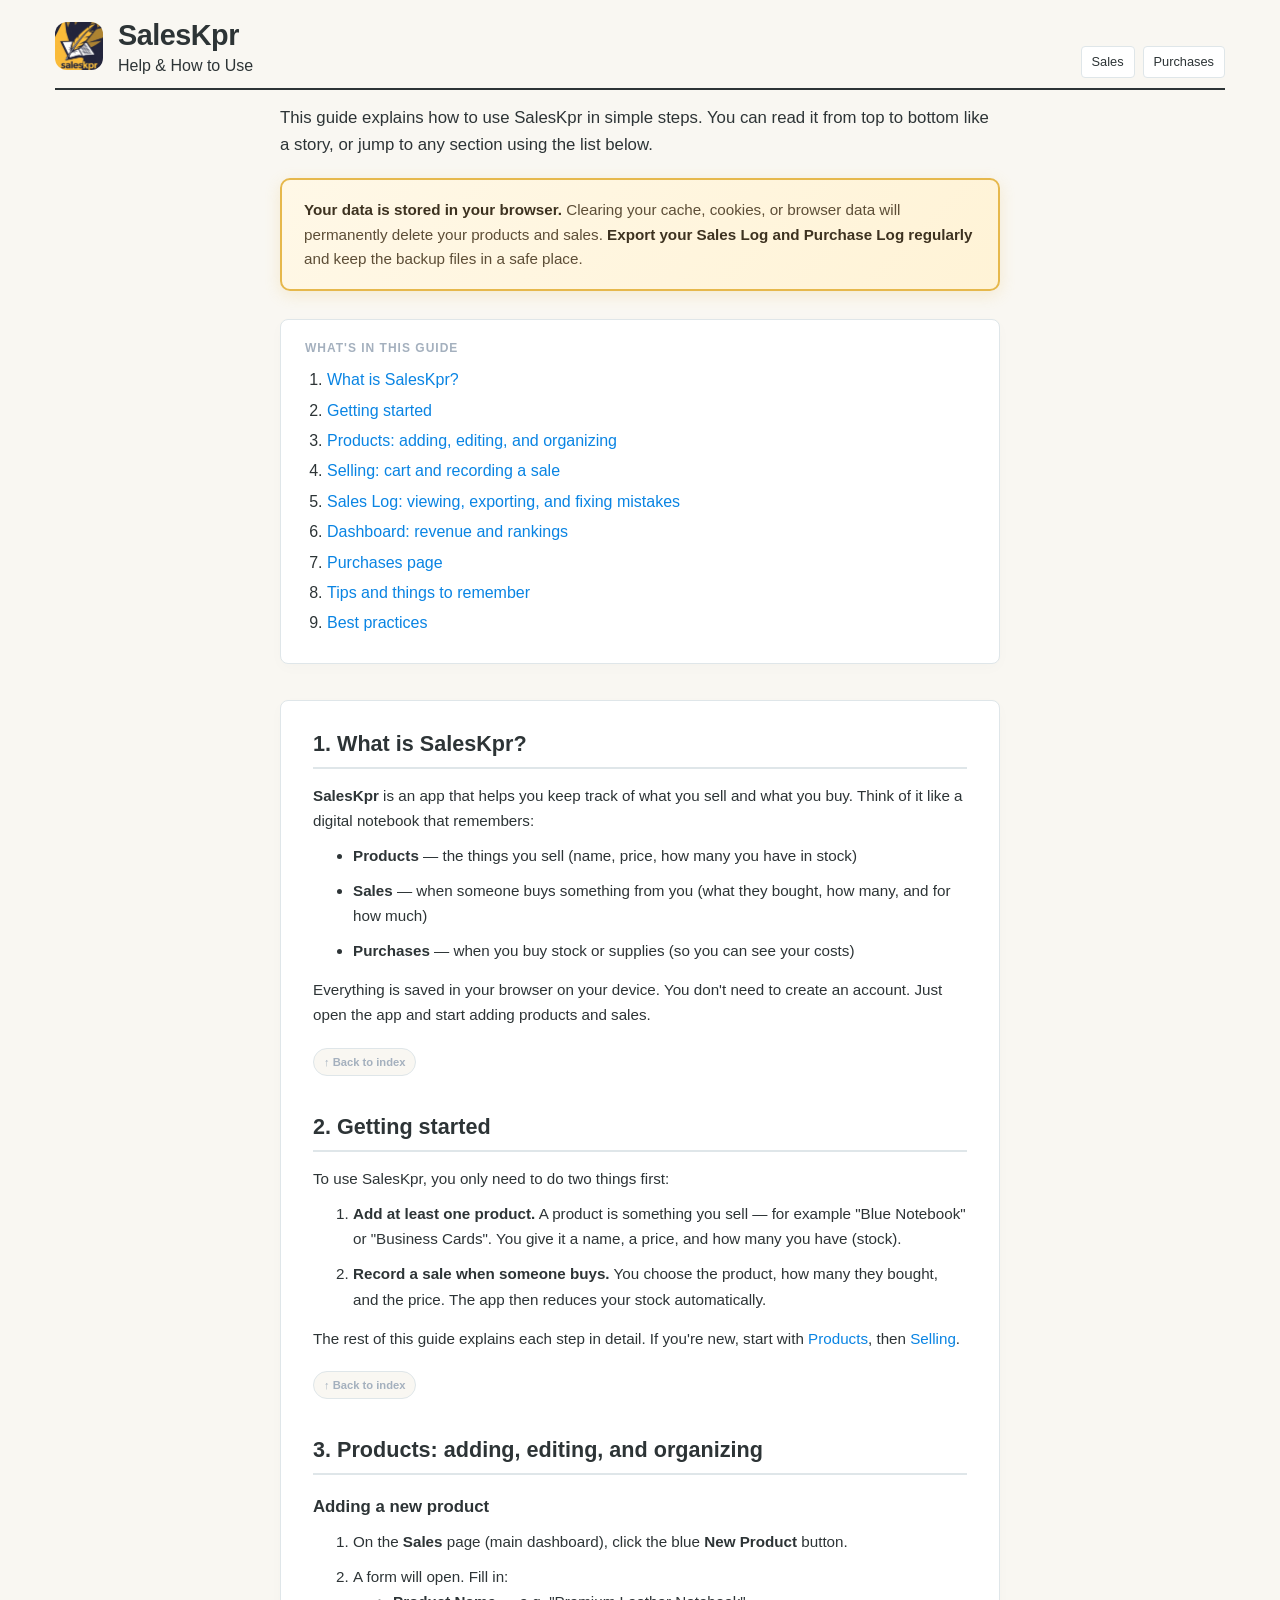
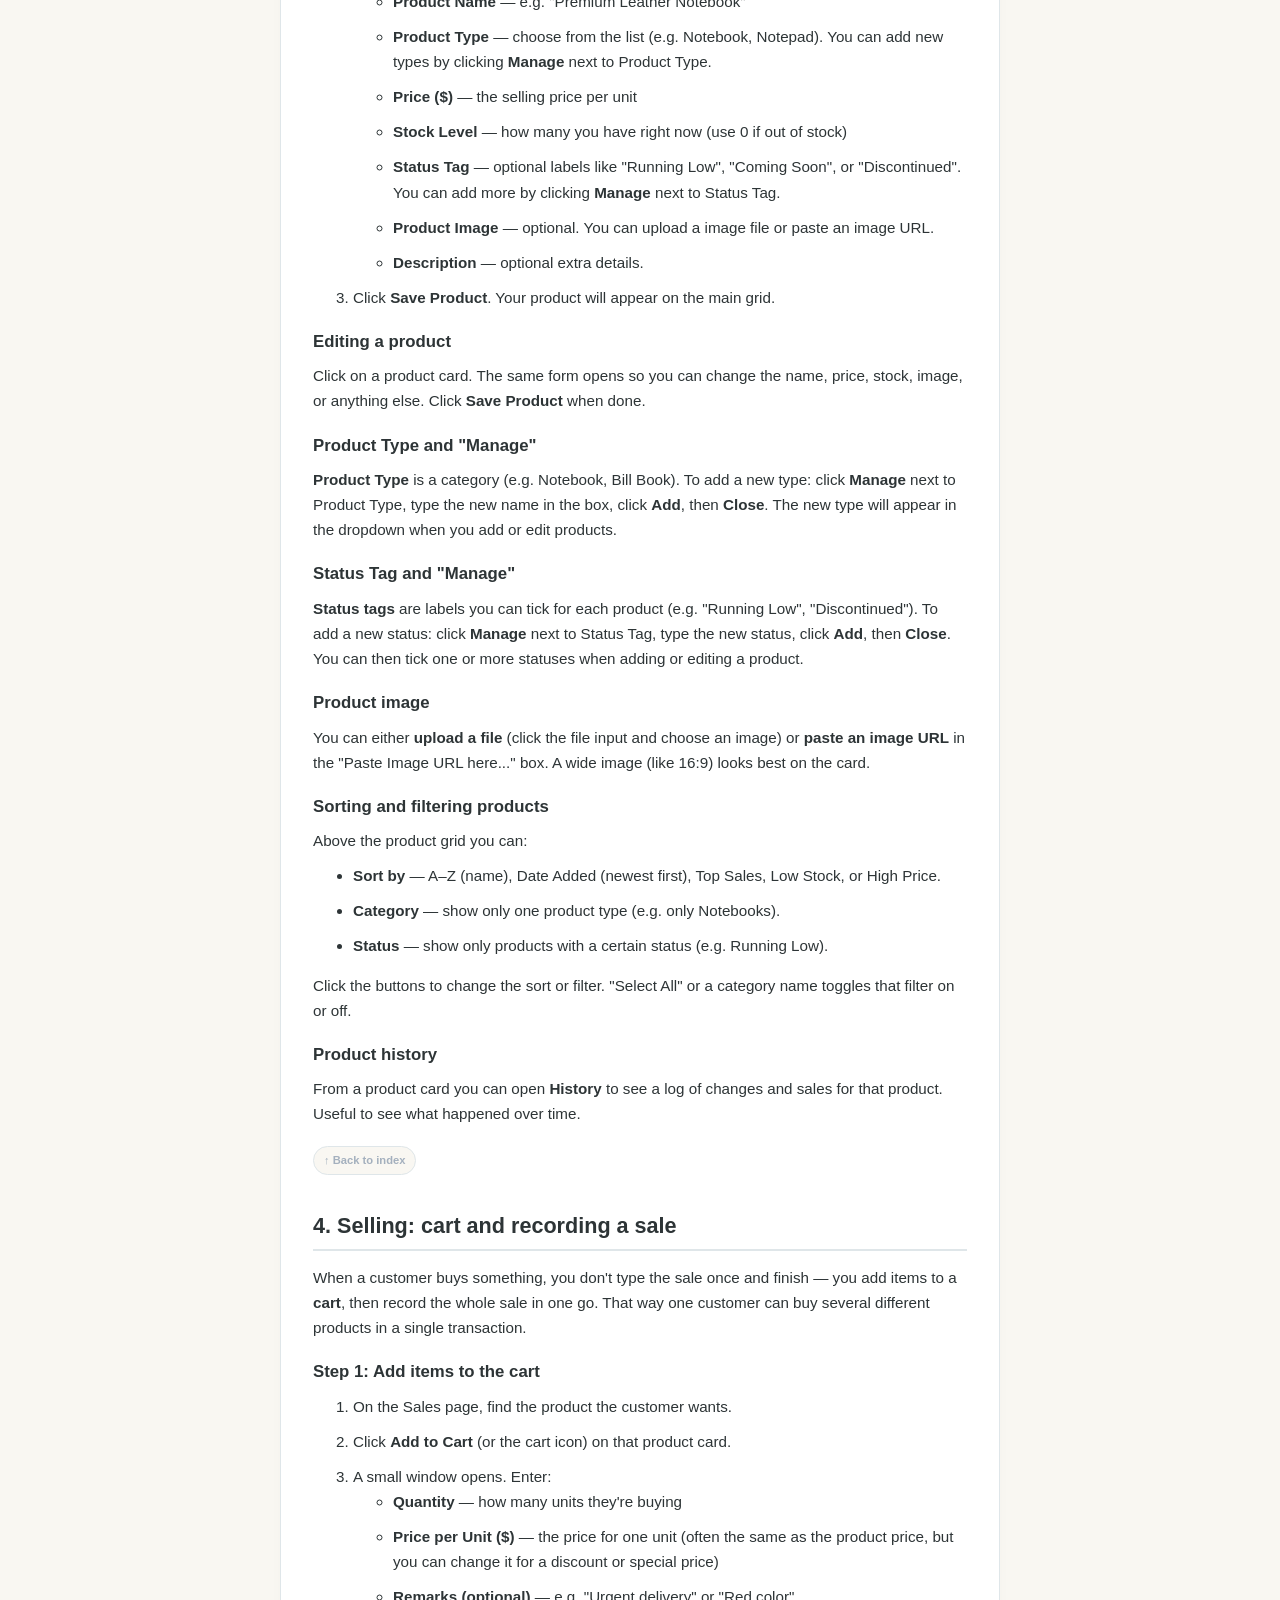
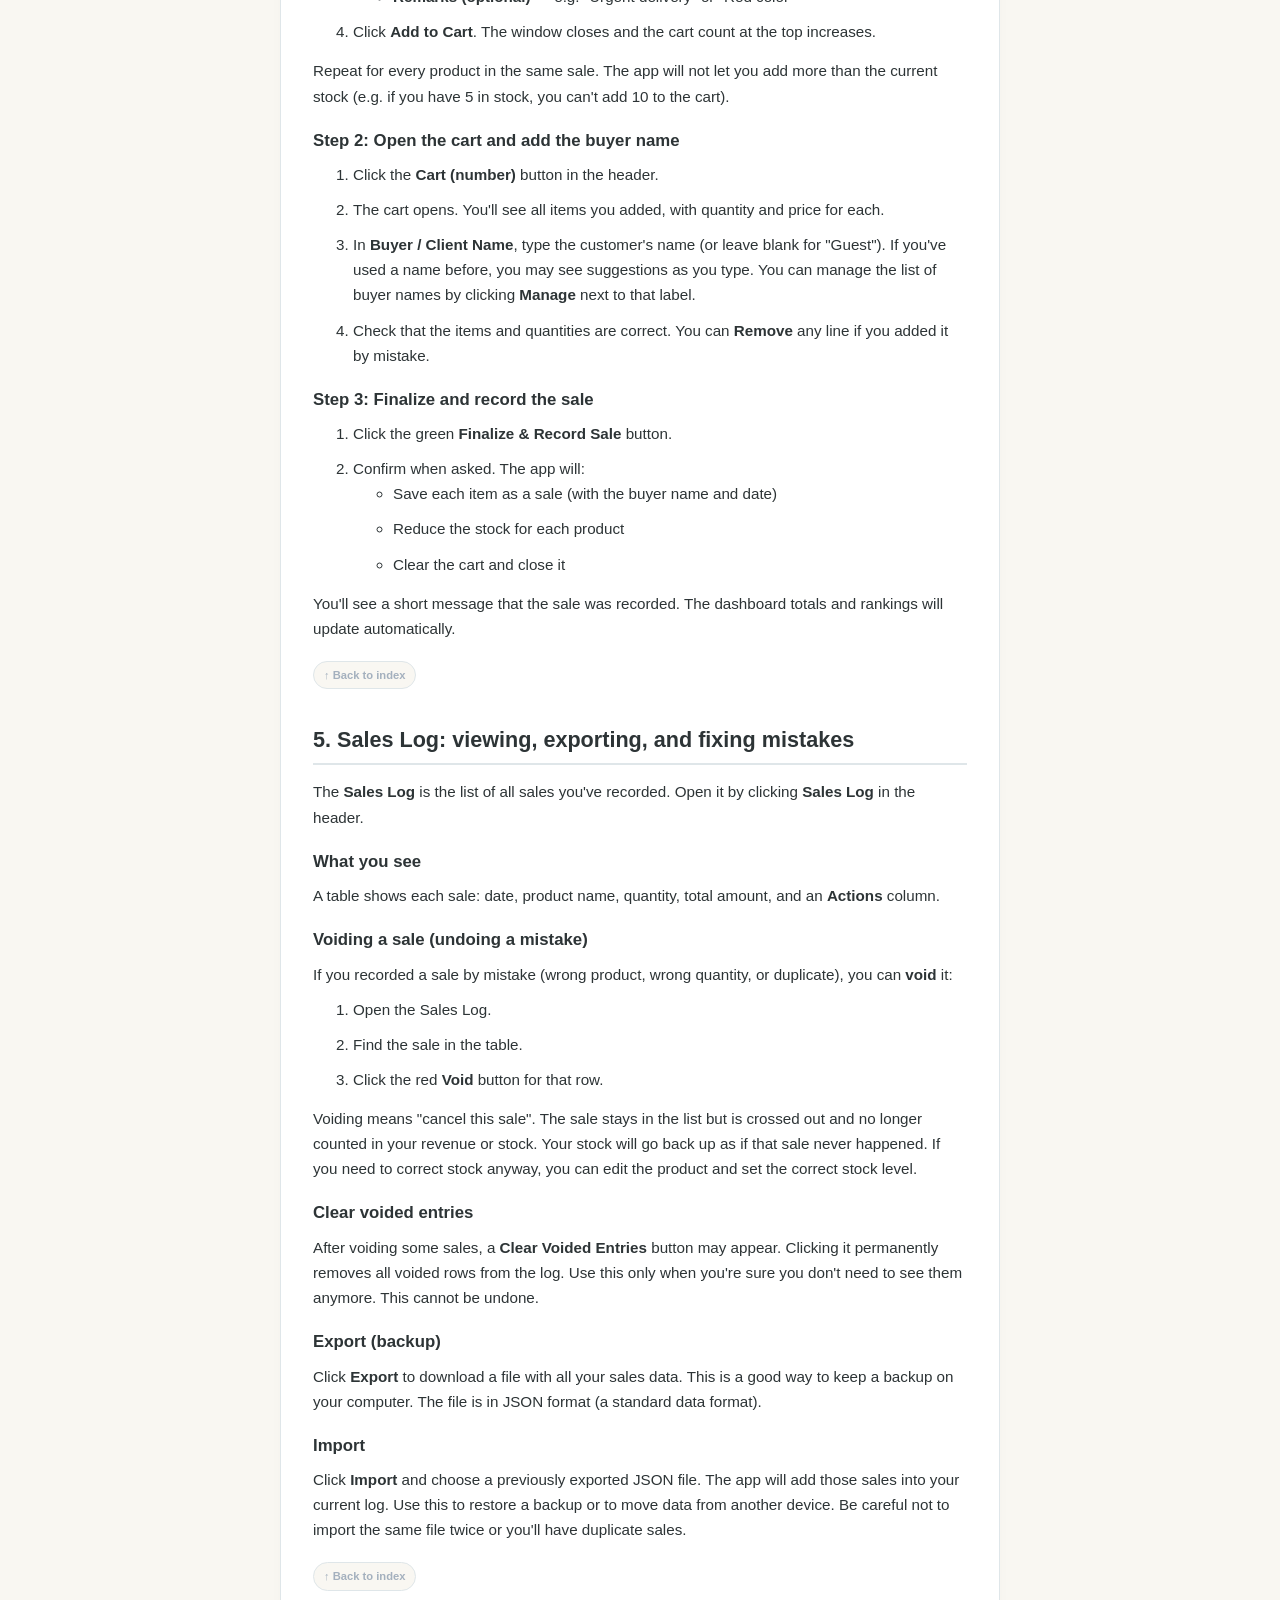
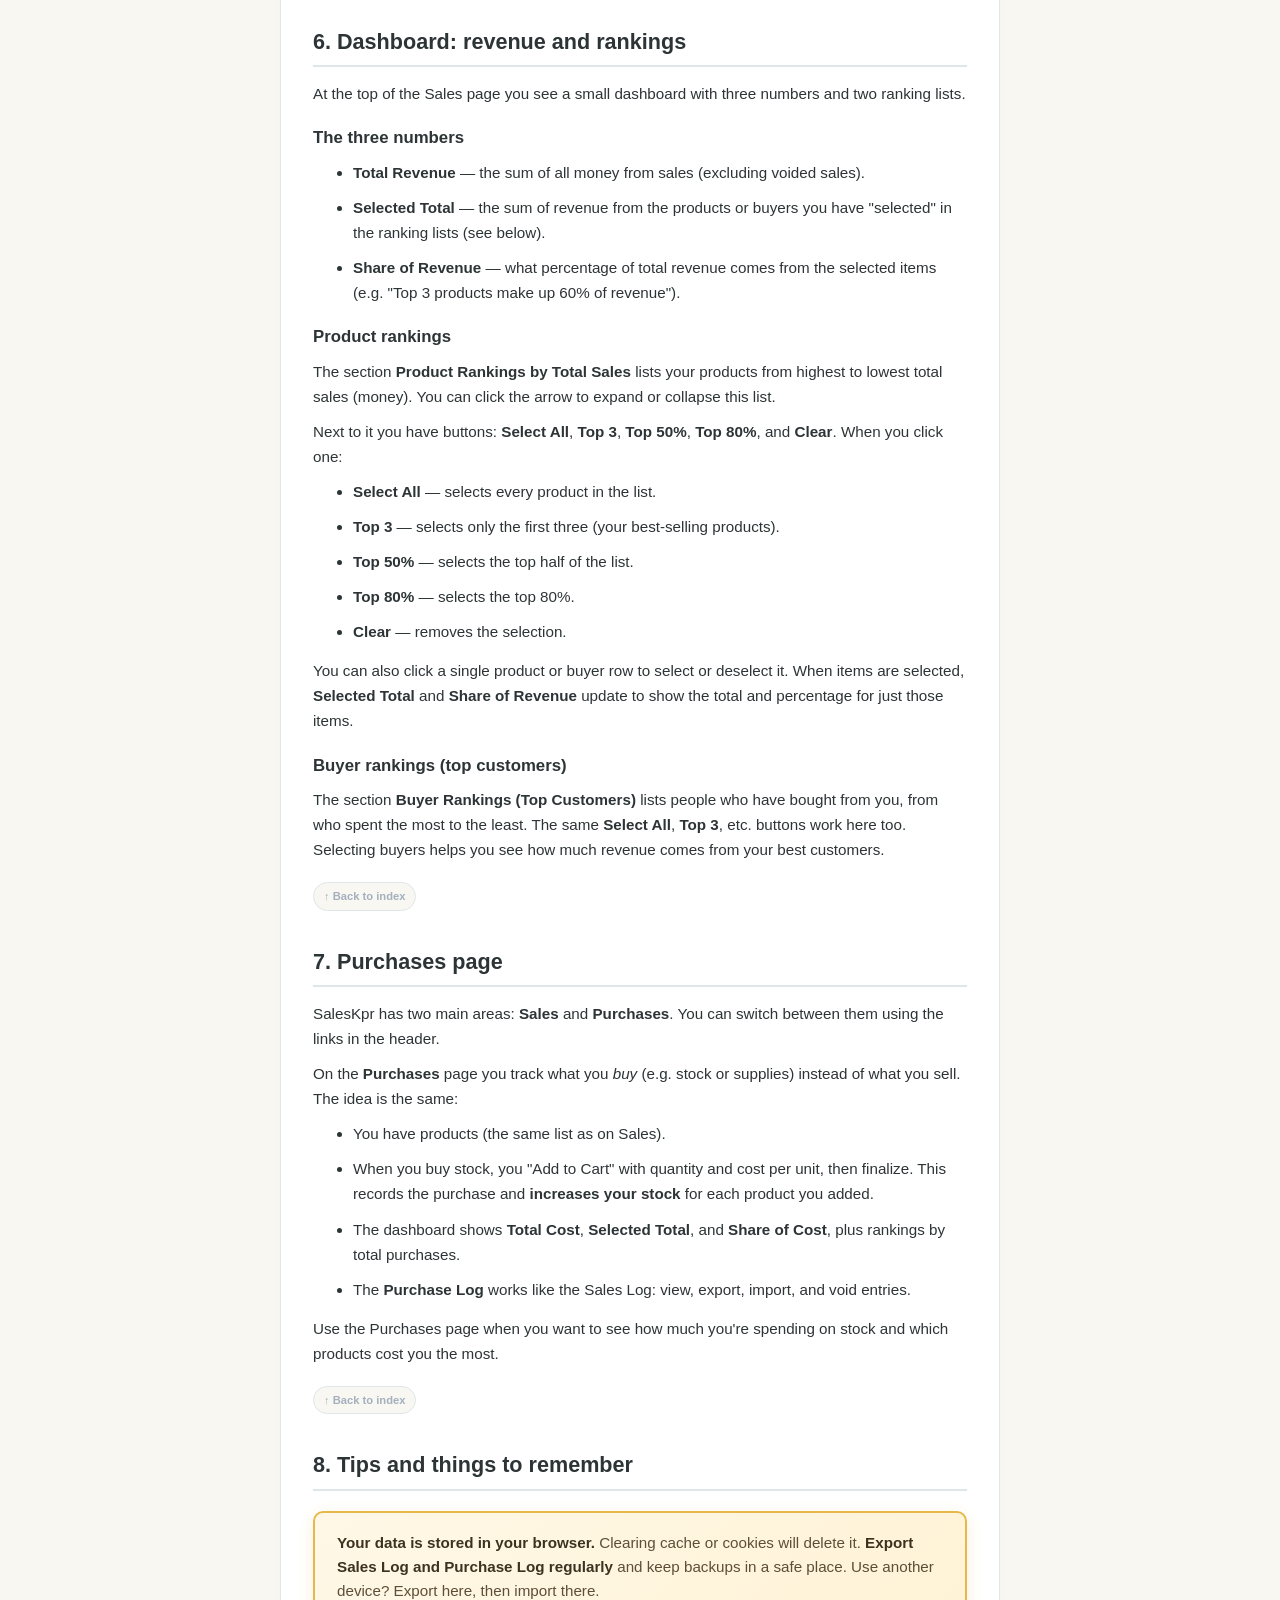
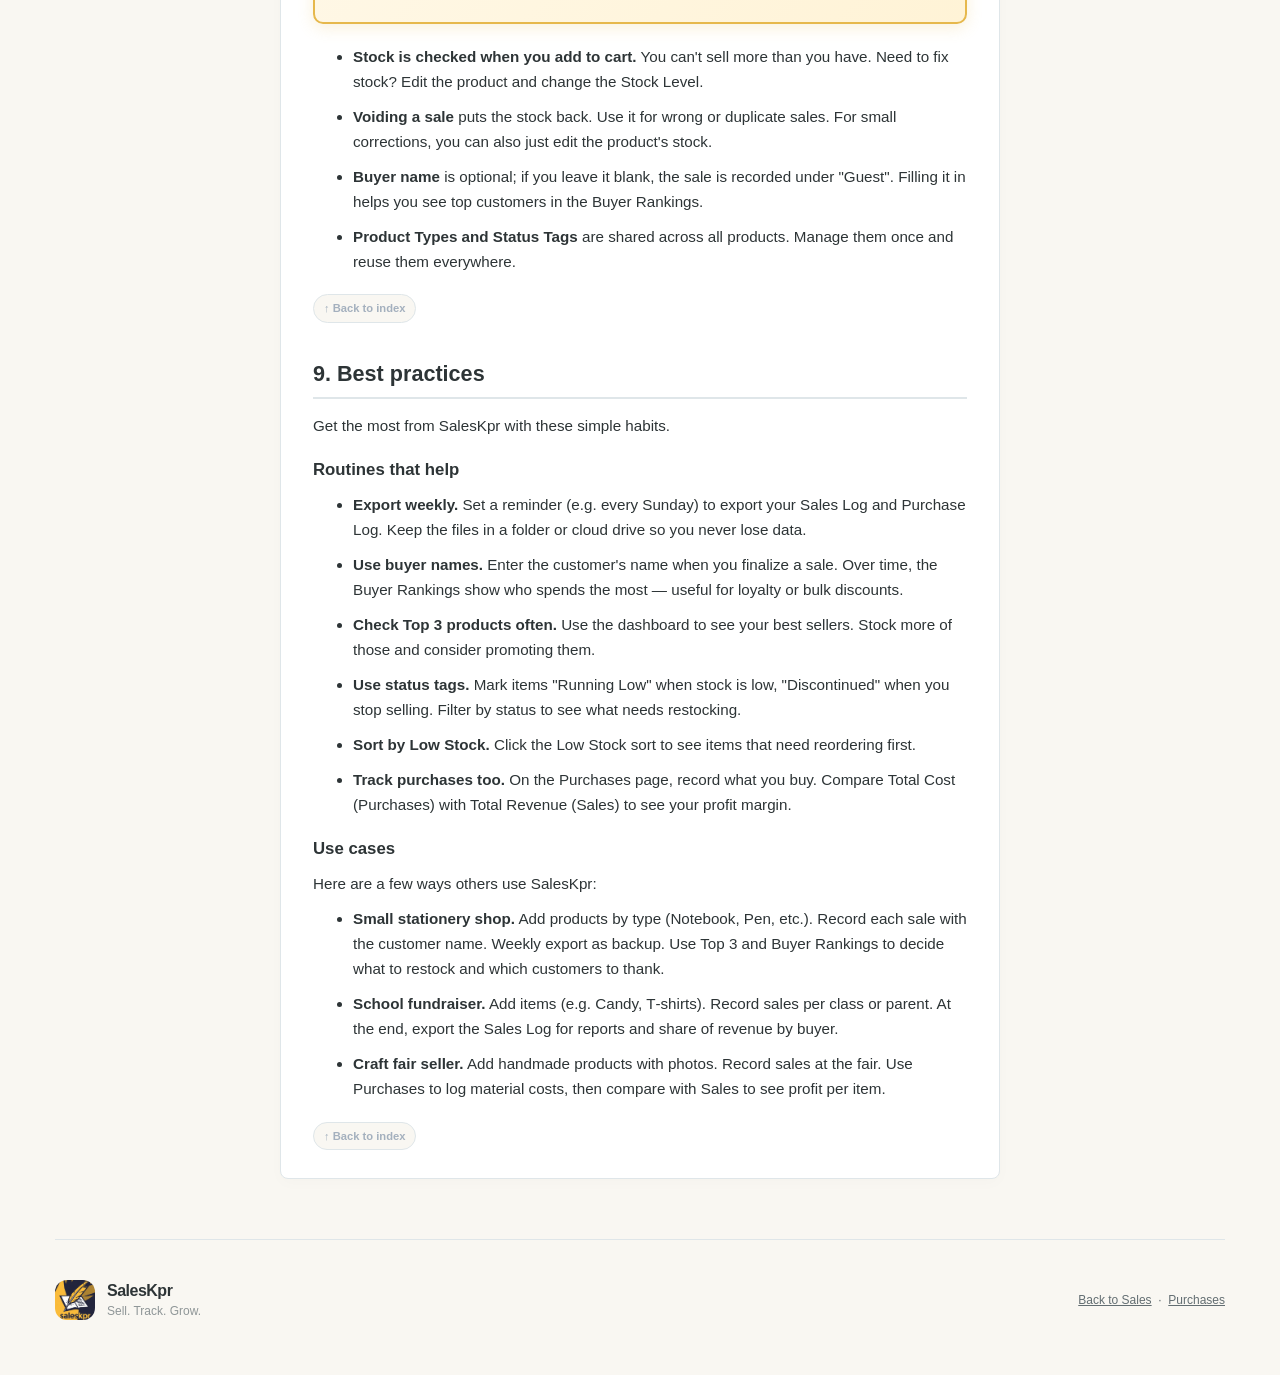
==== help.html @ e07affc0 "Initial commit - Saleskpr Made-with: Cursor" ====
<!DOCTYPE html>
<html lang="en">

<head>
    <meta charset="UTF-8">
    <meta name="viewport" content="width=device-width, initial-scale=1.0">
    <title>SalesKpr | Help & How to Use</title>
    <link rel="stylesheet" href="style.css">
</head>

<body>
    <div class="app-container help-page">
        <header class="header">
            <div style="display: flex; align-items: center; gap: 15px;">
                <img src="logo/logo-saleskpr-4c-fancy.jpg" alt="SalesKpr Logo" class="brand-logo">
                <div>
                    <h1>SalesKpr</h1>
                    <p>Help & How to Use</p>
                </div>
            </div>
            <div class="header-actions">
                <a href="index.html" class="btn" style="text-decoration: none; color: inherit;">Sales</a>
                <a href="purchases.html" class="btn" style="text-decoration: none; color: inherit;">Purchases</a>
            </div>
        </header>

        <main class="help-content">
            <section class="help-intro">
                <p class="help-lead">
                    This guide explains how to use SalesKpr in simple steps. You can read it from top to bottom like a story, or jump to any section using the list below.
                </p>
                <div class="help-data-warning" role="alert">
                    <strong>Your data is stored in your browser.</strong> Clearing your cache, cookies, or browser data will permanently delete your products and sales. <strong>Export your Sales Log and Purchase Log regularly</strong> and keep the backup files in a safe place.
                </div>
            </section>

            <nav id="help-index" class="help-toc" aria-label="Table of contents">
                <h2 class="help-toc-title">What's in this guide</h2>
                <ol class="help-toc-list">
                    <li><a href="#what-is-saleskpr">What is SalesKpr?</a></li>
                    <li><a href="#getting-started">Getting started</a></li>
                    <li><a href="#products">Products: adding, editing, and organizing</a></li>
                    <li><a href="#selling">Selling: cart and recording a sale</a></li>
                    <li><a href="#sales-log">Sales Log: viewing, exporting, and fixing mistakes</a></li>
                    <li><a href="#dashboard">Dashboard: revenue and rankings</a></li>
                    <li><a href="#purchases">Purchases page</a></li>
                    <li><a href="#tips">Tips and things to remember</a></li>
                    <li><a href="#best-practices">Best practices</a></li>
                </ol>
            </nav>

            <article class="help-article">
                <section id="what-is-saleskpr" class="help-section">
                    <h2>1. What is SalesKpr?</h2>
                    <p>
                        <strong>SalesKpr</strong> is an app that helps you keep track of what you sell and what you buy. Think of it like a digital notebook that remembers:
                    </p>
                    <ul>
                        <li><strong>Products</strong> — the things you sell (name, price, how many you have in stock)</li>
                        <li><strong>Sales</strong> — when someone buys something from you (what they bought, how many, and for how much)</li>
                        <li><strong>Purchases</strong> — when you buy stock or supplies (so you can see your costs)</li>
                    </ul>
                    <p>
                        Everything is saved in your browser on your device. You don't need to create an account. Just open the app and start adding products and sales.
                    </p>
                    <p class="help-back-link"><a href="#help-index">↑ Back to index</a></p>
                </section>

                <section id="getting-started" class="help-section">
                    <h2>2. Getting started</h2>
                    <p>To use SalesKpr, you only need to do two things first:</p>
                    <ol>
                        <li><strong>Add at least one product.</strong> A product is something you sell — for example "Blue Notebook" or "Business Cards". You give it a name, a price, and how many you have (stock).</li>
                        <li><strong>Record a sale when someone buys.</strong> You choose the product, how many they bought, and the price. The app then reduces your stock automatically.</li>
                    </ol>
                    <p>
                        The rest of this guide explains each step in detail. If you're new, start with <a href="#products">Products</a>, then <a href="#selling">Selling</a>.
                    </p>
                    <p class="help-back-link"><a href="#help-index">↑ Back to index</a></p>
                </section>

                <section id="products" class="help-section">
                    <h2>3. Products: adding, editing, and organizing</h2>

                    <h3>Adding a new product</h3>
                    <ol>
                        <li>On the <strong>Sales</strong> page (main dashboard), click the blue <strong>New Product</strong> button.</li>
                        <li>A form will open. Fill in:
                            <ul>
                                <li><strong>Product Name</strong> — e.g. "Premium Leather Notebook"</li>
                                <li><strong>Product Type</strong> — choose from the list (e.g. Notebook, Notepad). You can add new types by clicking <strong>Manage</strong> next to Product Type.</li>
                                <li><strong>Price ($)</strong> — the selling price per unit</li>
                                <li><strong>Stock Level</strong> — how many you have right now (use 0 if out of stock)</li>
                                <li><strong>Status Tag</strong> — optional labels like "Running Low", "Coming Soon", or "Discontinued". You can add more by clicking <strong>Manage</strong> next to Status Tag.</li>
                                <li><strong>Product Image</strong> — optional. You can upload a image file or paste an image URL.</li>
                                <li><strong>Description</strong> — optional extra details.</li>
                            </ul>
                        </li>
                        <li>Click <strong>Save Product</strong>. Your product will appear on the main grid.</li>
                    </ol>

                    <h3>Editing a product</h3>
                    <p>Click on a product card. The same form opens so you can change the name, price, stock, image, or anything else. Click <strong>Save Product</strong> when done.</p>

                    <h3>Product Type and "Manage"</h3>
                    <p>
                        <strong>Product Type</strong> is a category (e.g. Notebook, Bill Book). To add a new type: click <strong>Manage</strong> next to Product Type, type the new name in the box, click <strong>Add</strong>, then <strong>Close</strong>. The new type will appear in the dropdown when you add or edit products.
                    </p>

                    <h3>Status Tag and "Manage"</h3>
                    <p>
                        <strong>Status tags</strong> are labels you can tick for each product (e.g. "Running Low", "Discontinued"). To add a new status: click <strong>Manage</strong> next to Status Tag, type the new status, click <strong>Add</strong>, then <strong>Close</strong>. You can then tick one or more statuses when adding or editing a product.
                    </p>

                    <h3>Product image</h3>
                    <p>You can either <strong>upload a file</strong> (click the file input and choose an image) or <strong>paste an image URL</strong> in the "Paste Image URL here..." box. A wide image (like 16:9) looks best on the card.</p>

                    <h3>Sorting and filtering products</h3>
                    <p>Above the product grid you can:</p>
                    <ul>
                        <li><strong>Sort by</strong> — A–Z (name), Date Added (newest first), Top Sales, Low Stock, or High Price.</li>
                        <li><strong>Category</strong> — show only one product type (e.g. only Notebooks).</li>
                        <li><strong>Status</strong> — show only products with a certain status (e.g. Running Low).</li>
                    </ul>
                    <p>Click the buttons to change the sort or filter. "Select All" or a category name toggles that filter on or off.</p>

                    <h3>Product history</h3>
                    <p>From a product card you can open <strong>History</strong> to see a log of changes and sales for that product. Useful to see what happened over time.</p>
                    <p class="help-back-link"><a href="#help-index">↑ Back to index</a></p>
                </section>

                <section id="selling" class="help-section">
                    <h2>4. Selling: cart and recording a sale</h2>
                    <p>When a customer buys something, you don't type the sale once and finish — you add items to a <strong>cart</strong>, then record the whole sale in one go. That way one customer can buy several different products in a single transaction.</p>

                    <h3>Step 1: Add items to the cart</h3>
                    <ol>
                        <li>On the Sales page, find the product the customer wants.</li>
                        <li>Click <strong>Add to Cart</strong> (or the cart icon) on that product card.</li>
                        <li>A small window opens. Enter:
                            <ul>
                                <li><strong>Quantity</strong> — how many units they're buying</li>
                                <li><strong>Price per Unit ($)</strong> — the price for one unit (often the same as the product price, but you can change it for a discount or special price)</li>
                                <li><strong>Remarks (optional)</strong> — e.g. "Urgent delivery" or "Red color"</li>
                            </ul>
                        </li>
                        <li>Click <strong>Add to Cart</strong>. The window closes and the cart count at the top increases.</li>
                    </ol>
                    <p>Repeat for every product in the same sale. The app will not let you add more than the current stock (e.g. if you have 5 in stock, you can't add 10 to the cart).</p>

                    <h3>Step 2: Open the cart and add the buyer name</h3>
                    <ol>
                        <li>Click the <strong>Cart (number)</strong> button in the header.</li>
                        <li>The cart opens. You'll see all items you added, with quantity and price for each.</li>
                        <li>In <strong>Buyer / Client Name</strong>, type the customer's name (or leave blank for "Guest"). If you've used a name before, you may see suggestions as you type. You can manage the list of buyer names by clicking <strong>Manage</strong> next to that label.</li>
                        <li>Check that the items and quantities are correct. You can <strong>Remove</strong> any line if you added it by mistake.</li>
                    </ol>

                    <h3>Step 3: Finalize and record the sale</h3>
                    <ol>
                        <li>Click the green <strong>Finalize & Record Sale</strong> button.</li>
                        <li>Confirm when asked. The app will:
                            <ul>
                                <li>Save each item as a sale (with the buyer name and date)</li>
                                <li>Reduce the stock for each product</li>
                                <li>Clear the cart and close it</li>
                            </ul>
                        </li>
                    </ol>
                    <p>You'll see a short message that the sale was recorded. The dashboard totals and rankings will update automatically.</p>
                    <p class="help-back-link"><a href="#help-index">↑ Back to index</a></p>
                </section>

                <section id="sales-log" class="help-section">
                    <h2>5. Sales Log: viewing, exporting, and fixing mistakes</h2>
                    <p>The <strong>Sales Log</strong> is the list of all sales you've recorded. Open it by clicking <strong>Sales Log</strong> in the header.</p>

                    <h3>What you see</h3>
                    <p>A table shows each sale: date, product name, quantity, total amount, and an <strong>Actions</strong> column.</p>

                    <h3>Voiding a sale (undoing a mistake)</h3>
                    <p>If you recorded a sale by mistake (wrong product, wrong quantity, or duplicate), you can <strong>void</strong> it:</p>
                    <ol>
                        <li>Open the Sales Log.</li>
                        <li>Find the sale in the table.</li>
                        <li>Click the red <strong>Void</strong> button for that row.</li>
                    </ol>
                    <p>Voiding means "cancel this sale". The sale stays in the list but is crossed out and no longer counted in your revenue or stock. Your stock will go back up as if that sale never happened. If you need to correct stock anyway, you can edit the product and set the correct stock level.</p>

                    <h3>Clear voided entries</h3>
                    <p>After voiding some sales, a <strong>Clear Voided Entries</strong> button may appear. Clicking it permanently removes all voided rows from the log. Use this only when you're sure you don't need to see them anymore. This cannot be undone.</p>

                    <h3>Export (backup)</h3>
                    <p>Click <strong>Export</strong> to download a file with all your sales data. This is a good way to keep a backup on your computer. The file is in JSON format (a standard data format).</p>

                    <h3>Import</h3>
                    <p>Click <strong>Import</strong> and choose a previously exported JSON file. The app will add those sales into your current log. Use this to restore a backup or to move data from another device. Be careful not to import the same file twice or you'll have duplicate sales.</p>
                    <p class="help-back-link"><a href="#help-index">↑ Back to index</a></p>
                </section>

                <section id="dashboard" class="help-section">
                    <h2>6. Dashboard: revenue and rankings</h2>
                    <p>At the top of the Sales page you see a small dashboard with three numbers and two ranking lists.</p>

                    <h3>The three numbers</h3>
                    <ul>
                        <li><strong>Total Revenue</strong> — the sum of all money from sales (excluding voided sales).</li>
                        <li><strong>Selected Total</strong> — the sum of revenue from the products or buyers you have "selected" in the ranking lists (see below).</li>
                        <li><strong>Share of Revenue</strong> — what percentage of total revenue comes from the selected items (e.g. "Top 3 products make up 60% of revenue").</li>
                    </ul>

                    <h3>Product rankings</h3>
                    <p>The section <strong>Product Rankings by Total Sales</strong> lists your products from highest to lowest total sales (money). You can click the arrow to expand or collapse this list.</p>
                    <p>Next to it you have buttons: <strong>Select All</strong>, <strong>Top 3</strong>, <strong>Top 50%</strong>, <strong>Top 80%</strong>, and <strong>Clear</strong>. When you click one:</p>
                    <ul>
                        <li><strong>Select All</strong> — selects every product in the list.</li>
                        <li><strong>Top 3</strong> — selects only the first three (your best-selling products).</li>
                        <li><strong>Top 50%</strong> — selects the top half of the list.</li>
                        <li><strong>Top 80%</strong> — selects the top 80%.</li>
                        <li><strong>Clear</strong> — removes the selection.</li>
                    </ul>
                    <p>You can also click a single product or buyer row to select or deselect it. When items are selected, <strong>Selected Total</strong> and <strong>Share of Revenue</strong> update to show the total and percentage for just those items.</p>

                    <h3>Buyer rankings (top customers)</h3>
                    <p>The section <strong>Buyer Rankings (Top Customers)</strong> lists people who have bought from you, from who spent the most to the least. The same <strong>Select All</strong>, <strong>Top 3</strong>, etc. buttons work here too. Selecting buyers helps you see how much revenue comes from your best customers.</p>
                    <p class="help-back-link"><a href="#help-index">↑ Back to index</a></p>
                </section>

                <section id="purchases" class="help-section">
                    <h2>7. Purchases page</h2>
                    <p>SalesKpr has two main areas: <strong>Sales</strong> and <strong>Purchases</strong>. You can switch between them using the links in the header.</p>
                    <p>On the <strong>Purchases</strong> page you track what you <em>buy</em> (e.g. stock or supplies) instead of what you sell. The idea is the same:</p>
                    <ul>
                        <li>You have products (the same list as on Sales).</li>
                        <li>When you buy stock, you "Add to Cart" with quantity and cost per unit, then finalize. This records the purchase and <strong>increases your stock</strong> for each product you added.</li>
                        <li>The dashboard shows <strong>Total Cost</strong>, <strong>Selected Total</strong>, and <strong>Share of Cost</strong>, plus rankings by total purchases.</li>
                        <li>The <strong>Purchase Log</strong> works like the Sales Log: view, export, import, and void entries.</li>
                    </ul>
                    <p>Use the Purchases page when you want to see how much you're spending on stock and which products cost you the most.</p>
                    <p class="help-back-link"><a href="#help-index">↑ Back to index</a></p>
                </section>

                <section id="tips" class="help-section">
                    <h2>8. Tips and things to remember</h2>
                    <div class="help-data-warning help-data-warning-inline" role="alert">
                        <strong>Your data is stored in your browser.</strong> Clearing cache or cookies will delete it. <strong>Export Sales Log and Purchase Log regularly</strong> and keep backups in a safe place. Use another device? Export here, then import there.
                    </div>
                    <ul>
                        <li><strong>Stock is checked when you add to cart.</strong> You can't sell more than you have. Need to fix stock? Edit the product and change the Stock Level.</li>
                        <li><strong>Voiding a sale</strong> puts the stock back. Use it for wrong or duplicate sales. For small corrections, you can also just edit the product's stock.</li>
                        <li><strong>Buyer name</strong> is optional; if you leave it blank, the sale is recorded under "Guest". Filling it in helps you see top customers in the Buyer Rankings.</li>
                        <li><strong>Product Types and Status Tags</strong> are shared across all products. Manage them once and reuse them everywhere.</li>
                    </ul>
                    <p class="help-back-link"><a href="#help-index">↑ Back to index</a></p>
                </section>

                <section id="best-practices" class="help-section">
                    <h2>9. Best practices</h2>
                    <p>Get the most from SalesKpr with these simple habits.</p>

                    <h3>Routines that help</h3>
                    <ul>
                        <li><strong>Export weekly.</strong> Set a reminder (e.g. every Sunday) to export your Sales Log and Purchase Log. Keep the files in a folder or cloud drive so you never lose data.</li>
                        <li><strong>Use buyer names.</strong> Enter the customer's name when you finalize a sale. Over time, the Buyer Rankings show who spends the most — useful for loyalty or bulk discounts.</li>
                        <li><strong>Check Top 3 products often.</strong> Use the dashboard to see your best sellers. Stock more of those and consider promoting them.</li>
                        <li><strong>Use status tags.</strong> Mark items "Running Low" when stock is low, "Discontinued" when you stop selling. Filter by status to see what needs restocking.</li>
                        <li><strong>Sort by Low Stock.</strong> Click the Low Stock sort to see items that need reordering first.</li>
                        <li><strong>Track purchases too.</strong> On the Purchases page, record what you buy. Compare Total Cost (Purchases) with Total Revenue (Sales) to see your profit margin.</li>
                    </ul>

                    <h3>Use cases</h3>
                    <p>Here are a few ways others use SalesKpr:</p>
                    <ul>
                        <li><strong>Small stationery shop.</strong> Add products by type (Notebook, Pen, etc.). Record each sale with the customer name. Weekly export as backup. Use Top 3 and Buyer Rankings to decide what to restock and which customers to thank.</li>
                        <li><strong>School fundraiser.</strong> Add items (e.g. Candy, T‑shirts). Record sales per class or parent. At the end, export the Sales Log for reports and share of revenue by buyer.</li>
                        <li><strong>Craft fair seller.</strong> Add handmade products with photos. Record sales at the fair. Use Purchases to log material costs, then compare with Sales to see profit per item.</li>
                    </ul>
                    <p class="help-back-link"><a href="#help-index">↑ Back to index</a></p>
                </section>
            </article>
        </main>

        <footer class="app-footer">
            <div class="footer-content">
                <div class="footer-brand">
                    <img src="logo/logo-saleskpr-4c-fancy.jpg" alt="SalesKpr Logo" class="brand-logo brand-logo-footer">
                    <div class="footer-brand-text">
                        <span class="brand-text">SalesKpr</span>
                        <span class="brand-tagline">Sell. Track. Grow.</span>
                    </div>
                </div>
                <div class="footer-copyright">
                    <a href="index.html" style="color: inherit;">Back to Sales</a> &nbsp;·&nbsp; <a href="purchases.html" style="color: inherit;">Purchases</a>
                </div>
            </div>
        </footer>
    </div>
</body>

</html>
---- style.css ----
:root {
    --bg-paper: #F9F7F2;
    --text-ink: #2D3436;
    --accent-blue: #0984E3;
    --border-paper: #DFE6E9;
    --success: #00B894;
    --danger: #D63031;
    --transition: all 0.2s ease;
}

* {
    margin: 0;
    padding: 0;
    box-sizing: border-box;
    font-family: 'Outfit', -apple-system, BlinkMacSystemFont, "Segoe UI", Roboto, sans-serif;
}

body {
    background-color: var(--bg-paper);
    color: var(--text-ink);
    line-height: 1.4;
}

body.modal-open {
    overflow: hidden;
}

.app-container {
    max-width: 1200px;
    margin: 15px auto;
    padding: 0 15px;
}

/* Header Styles */
.header {
    display: flex;
    justify-content: space-between;
    align-items: flex-end;
    padding-bottom: 10px;
    border-bottom: 2px solid var(--text-ink);
    margin-bottom: 15px;
}

.header h1 {
    font-size: 1.8rem;
    font-weight: 700;
    color: var(--text-ink);
    letter-spacing: -0.5px;
    margin-bottom: 0;
}

.header-actions {
    display: flex;
    gap: 8px;
}

/* Sales Mini Dashboard */
.sales-dashboard {
    background: white;
    border: 1px solid var(--border-paper);
    display: flex;
    flex-direction: column;
    padding: 15px 20px;
    margin-bottom: 15px;
    gap: 15px;
    box-shadow: 0 4px 15px rgba(0, 0, 0, 0.02);
}

.dash-header-row {
    display: flex;
    align-items: center;
    gap: 25px;
}

.dash-divider-v {
    width: 1px;
    height: 40px;
    background: var(--border-paper);
}

.dash-revenue {
    display: flex;
    flex-direction: column;
    min-width: 130px;
}

.dash-label {
    font-size: 0.6rem;
    font-weight: 600;
    text-transform: uppercase;
    letter-spacing: 1px;
    color: #A4B0BE;
    margin-bottom: 2px;
}

.dash-value {
    font-size: 2rem;
    font-weight: 800;
    font-variant-numeric: tabular-nums;
}

/* Color Differentiation for Cards */
.revenue-grand .dash-value {
    color: var(--accent-blue);
    text-shadow: 0 0 20px rgba(9, 132, 227, 0.15);
}

.revenue-selected .dash-value {
    color: var(--success);
    text-shadow: 0 0 20px rgba(0, 184, 148, 0.15);
}

.revenue-percent .dash-value {
    color: #6C5CE7;
    /* Premium Purple */
    text-shadow: 0 0 20px rgba(108, 92, 231, 0.15);
}

.dash-org-branding {
    margin-left: auto;
    display: flex;
    align-items: stretch;
    gap: 12px;
}
.org-name-area {
    display: flex;
    align-items: center;
    gap: 8px;
}
.org-name-display {
    font-size: 0.8rem;
    font-weight: 600;
    color: var(--text-ink);
}
.org-name-display.placeholder {
    color: #A4B0BE;
    font-weight: 500;
}
.org-name-btn {
    padding: 4px 8px;
    font-size: 0.65rem;
}
.org-logo-wrap {
    display: flex;
    align-items: center;
    justify-content: center;
    width: 60px;
    min-height: 44px;
    align-self: stretch;
    border: 2px dashed var(--border-paper);
    border-radius: 6px;
    cursor: pointer;
    background: var(--bg-paper);
    overflow: hidden;
}
.org-logo-wrap:hover {
    border-color: var(--accent-blue);
    background: rgba(9, 132, 227, 0.04);
}
.org-logo-wrap img {
    width: 100%;
    height: 100%;
    object-fit: contain;
    object-position: center;
}
.org-logo-placeholder {
    font-size: 0.65rem;
    font-weight: 600;
    color: #A4B0BE;
}

.dash-divider {
    width: 1px;
    height: 30px;
    background: var(--border-paper);
}

.dash-performance {
    display: flex;
    flex-direction: column;
    flex-grow: 1;
    overflow: hidden;
}

.rankings-list {
    display: grid;
    grid-template-columns: repeat(6, 1fr);
    gap: 12px;
    padding: 10px 0;
    max-height: 400px;
    overflow-y: auto;
}

/* Custom scrollbar */
.rankings-list::-webkit-scrollbar {
    width: 6px;
}

.rankings-list::-webkit-scrollbar-track {
    background: transparent;
}

.rankings-list::-webkit-scrollbar-thumb {
    background: #e2e8f0;
    border-radius: 10px;
}

.rank-item {
    font-size: 0.8rem;
    background: #F8FAFC;
    padding: 10px;
    border-radius: 6px;
    border: 1px solid var(--border-paper);
    display: flex;
    flex-direction: column;
    gap: 6px;
    color: var(--text-ink);
    transition: all 0.2s cubic-bezier(0.4, 0, 0.2, 1);
    min-width: 0;
    cursor: pointer;
    user-select: none;
}

.rank-item:hover {
    background: #EBF8FF;
    border-color: #bee3f8;
    transform: translateY(-2px);
    box-shadow: 0 4px 12px rgba(9, 132, 227, 0.08);
}

.rank-item.selected {
    background: #EDF2F7;
    border-color: var(--accent-blue);
    transform: translateY(1px);
    box-shadow: inset 0 2px 4px rgba(0, 0, 0, 0.05);
}

.rank-item.selected .rank-amount {
    color: var(--accent-blue);
}

.rank-item>div:first-child {
    display: flex;
    align-items: center;
    gap: 8px;
    overflow: hidden;
}

.rank-name {
    white-space: nowrap;
    overflow: hidden;
    text-overflow: ellipsis;
    font-weight: 500;
}

.rank-number {
    font-weight: 700;
    color: #A0AEC0;
    font-size: 0.7rem;
}

.rank-amount {
    font-size: 1rem;
    font-weight: 800;
    color: var(--accent-blue);
}

/* Main Content Area */
.content-wrapper {
    background: white;
    border: 1px solid var(--border-paper);
    padding: 15px;
}

.product-grid {
    display: grid;
    grid-template-columns: repeat(auto-fill, minmax(280px, 1fr));
    gap: 12px;
}

/* Product Card */
.product-card {
    background: white;
    border: 1px solid var(--border-paper);
    padding: 0;
    position: relative;
    transition: var(--transition);
    display: flex;
    flex-direction: column;
    min-height: 300px;
    overflow: hidden;
    border-radius: 4px;
}

.product-hero {
    width: 100%;
    height: 120px;
    background: #F1F2F6;
    background-size: cover;
    background-position: center;
    border-bottom: 1px solid var(--border-paper);
}



.card-content {
    padding: 12px;
    display: flex;
    flex-direction: column;
    flex-grow: 1;
}

.product-card:hover {
    background-color: #B2BEC3;
    border-color: #636E72;
}

.product-card:hover .product-name,
.product-card:hover .product-desc {
    color: #F1F2F6;
}

.product-card:hover .p-price {
    color: var(--accent-blue);
    font-weight: 900;
}

.card-header {
    display: flex;
    justify-content: space-between;
    align-items: center;
    margin-bottom: 6px;
}

.product-badges {
    display: flex;
    gap: 4px;
    flex-wrap: wrap;
}

.badge {
    font-size: 0.6rem;
    padding: 1px 5px;
    border-radius: 3px;
    font-weight: 500;
}

.type-badge {
    background: #F1F2F6;
    color: #636E72;
}

.status-badge {
    color: white;
    background: #A4B0BE;
    /* Default neutral gray */
}

.status-low-stock {
    background: var(--danger);
}

.status-running-low {
    background: #FF9F1C;
}

.status-coming-soon {
    background: #4A69BD;
}

.status-discontinued {
    background: #636E72;
}

.status-promo {
    background: #6C5CE7;
    /* Premium Purple */
    box-shadow: 0 2px 8px rgba(108, 92, 231, 0.3);
}

.product-name {
    font-size: 1.05rem;
    font-weight: 600;
    margin-bottom: 2px;
}

.product-desc {
    font-size: 0.75rem;
    color: #636E72;
    margin-bottom: 8px;
    flex-grow: 1;
    overflow: hidden;
    text-overflow: ellipsis;
    display: -webkit-box;
    -webkit-line-clamp: 2;
    line-clamp: 2;
    -webkit-box-orient: vertical;
}

.card-footer {
    display: flex;
    justify-content: space-between;
    align-items: flex-end;
    padding-top: 10px;
    border-top: 1px dashed var(--border-paper);
    margin-top: auto;
}

.card-meta {
    display: flex;
    flex-direction: column;
    gap: 2px;
}

.p-price {
    font-weight: 700;
    font-size: 1.1rem;
    color: var(--text-ink);
}

.p-stock {
    font-size: 0.75rem;
    color: #636E72;
}

.btn {
    padding: 6px 10px;
    border-radius: 4px;
    border: 1px solid var(--border-paper);
    background: white;
    cursor: pointer;
    font-weight: 500;
    font-size: 0.8rem;
    display: inline-flex;
    align-items: center;
    gap: 4px;
    transition: var(--transition);
}

.btn:hover {
    background: #f1f2f6;
    border-color: #ced6e0;
}

.btn-nav-action {
    background: #E8EAED;
    border-color: #D1D5DB;
}
.btn-nav-action:hover {
    background: #DDE0E4;
    border-color: #BCC2C9;
}

.btn:active {
    transform: translateY(1px);
}

.btn-primary {
    background: var(--text-ink);
    color: white;
    border-color: var(--text-ink);
}

.btn-primary:hover {
    background: #1e272e;
    box-shadow: 0 4px 12px rgba(0, 0, 0, 0.1);
}

.btn-primary:active {
    transform: translateY(1px);
}

.btn-sm {
    padding: 3px 6px;
    font-size: 0.7rem;
}

.btn-danger {
    color: var(--danger);
    border-color: rgba(214, 48, 49, 0.2);
}

.btn-sell {
    background: var(--success);
    color: white !important;
    border: none;
    padding: 8px 18px;
    font-size: 0.85rem;
    font-weight: 800;
    text-transform: uppercase;
    letter-spacing: 0.5px;
    border-radius: 4px;
    box-shadow: 0 4px 12px rgba(0, 184, 148, 0.2);
    transition: var(--transition);
}

.btn-sell:hover {
    background: white;
    color: var(--success) !important;
    border: 1.5px solid var(--success);
    transform: translateY(-2px);
    box-shadow: 0 6px 15px rgba(0, 184, 148, 0.3);
}

/* Modal Overlay */
.modal-overlay {
    position: fixed;
    top: 0;
    left: 0;
    width: 100%;
    height: 100%;
    background: rgba(45, 52, 70, 0.4);
    display: none;
    align-items: center;
    justify-content: center;
    z-index: 1000;
}

.modal-overlay.active {
    display: flex;
}

.modal {
    background: white;
    width: 90%;
    max-width: 450px;
    padding: 15px;
    border-radius: 4px;
    box-shadow: 0 20px 60px rgba(0, 0, 0, 0.1);
}

.modal-header {
    margin-bottom: 12px;
}

.modal-header h2 {
    font-size: 1.2rem;
    margin-bottom: 2px;
}

/* History & Tables */
.history-list {
    max-height: 300px;
    overflow-y: auto;
}

.history-item {
    margin-bottom: 8px;
    padding-bottom: 8px;
    border-bottom: 1px solid var(--border-paper);
}

table {
    width: 100%;
    border-collapse: collapse;
}

th {
    text-align: left;
    font-size: 0.7rem;
    text-transform: uppercase;
    color: #A4B0BE;
    padding: 6px;
    border-bottom: 2px solid var(--text-ink);
}

td {
    padding: 6px;
    border-bottom: 1px solid var(--border-paper);
    font-size: 0.8rem;
}

.voided-sale {
    text-decoration: line-through;
    opacity: 0.5;
}

/* Form Elements */
.form-group {
    margin-bottom: 10px;
}

.form-group label {
    display: block;
    font-size: 0.75rem;
    font-weight: 500;
    margin-bottom: 2px;
}

input,
select,
textarea {
    width: 100%;
    padding: 6px 10px;
    border: 1px solid var(--border-paper);
    border-radius: 4px;
    font-size: 0.85rem;
}

/* Drawer Styles */
.drawer {
    background: white;
    width: 380px;
    height: 100vh;
    position: absolute;
    right: -380px;
    top: 0;
    transition: right 0.3s cubic-bezier(0.4, 0, 0.2, 1);
    padding: 25px;
    display: flex;
    flex-direction: column;
    box-shadow: -10px 0 30px rgba(0, 0, 0, 0.05);
}

.modal-overlay.active .drawer {
    right: 0;
}

#cart-drawer-overlay {
    justify-content: flex-end;
}

.cart-items {
    flex-grow: 1;
    overflow-y: auto;
    margin: 20px 0;
    display: flex;
    flex-direction: column;
    gap: 12px;
}

.cart-item {
    background: #F8FAFC;
    padding: 12px;
    border-radius: 8px;
    border: 1px solid var(--border-paper);
    display: flex;
    justify-content: space-between;
    align-items: center;
}

.cart-item-info {
    display: flex;
    flex-direction: column;
    gap: 2px;
}

.cart-item-name {
    font-weight: 700;
    font-size: 0.9rem;
    color: var(--text-ink);
}

.cart-item-meta {
    font-size: 0.75rem;
    color: #636E72;
}

.cart-item-price {
    font-weight: 800;
    color: var(--success);
}

.btn-remove {
    background: #fee2e2;
    color: #ef4444;
    border: none;
    padding: 4px 8px;
    border-radius: 4px;
    font-size: 0.7rem;
    font-weight: 700;
    cursor: pointer;
    transition: var(--transition);
}

.btn-remove:hover {
    background: #ef4444;
    color: white;
}

/* Footer Styles */
.app-footer {
    margin-top: 60px;
    padding: 40px 0;
    border-top: 1px solid var(--border-paper);
    color: #636E72;
}

.footer-content {
    display: flex;
    justify-content: space-between;
    align-items: center;
    gap: 20px;
    flex-wrap: wrap;
}

.footer-brand {
    display: flex;
    align-items: center;
    gap: 12px;
}

.brand-logo {
    width: 48px;
    height: 48px;
    object-fit: cover;
    border-radius: 12px;
    flex-shrink: 0;
}

.brand-logo-footer {
    width: 40px;
    height: 40px;
}

.footer-brand-text {
    display: flex;
    flex-direction: column;
}

.brand-text {
    font-weight: 800;
    color: var(--text-ink);
    font-size: 1rem;
    letter-spacing: -0.5px;
}

.brand-tagline {
    font-size: 0.75rem;
    opacity: 0.7;
}

.footer-status {
    background: white;
    padding: 6px 14px;
    border-radius: 100px;
    border: 1px solid var(--border-paper);
    box-shadow: 0 2px 5px rgba(0, 0, 0, 0.02);
}

.status-indicator {
    display: flex;
    align-items: center;
    gap: 8px;
}

.status-dot {
    width: 8px;
    height: 8px;
    background: var(--success);
    border-radius: 50%;
    position: relative;
    box-shadow: 0 0 10px rgba(0, 184, 148, 0.4);
    animation: pulse-status 2s infinite;
}

@keyframes pulse-status {
    0% {
        transform: scale(1);
        opacity: 1;
    }

    50% {
        transform: scale(1.4);
        opacity: 0.7;
    }

    100% {
        transform: scale(1);
        opacity: 1;
    }
}

.status-text {
    font-size: 0.75rem;
    font-weight: 700;
    color: var(--success);
    text-transform: uppercase;
    letter-spacing: 0.5px;
}

.footer-copyright {
    font-size: 0.75rem;
    font-weight: 500;
}

@media (max-width: 768px) {
    .footer-content {
        flex-direction: column;
        text-align: center;
    }
}

/* Quick Stock Adjustment */
.stock-adjust-btns {
    display: flex;
    gap: 4px;
    margin-top: 8px;
    flex-wrap: wrap;
}

.btn-stock {
    background: rgba(0, 184, 148, 0.04);
    border: 1px solid rgba(0, 184, 148, 0.15);
    padding: 2px 6px;
    border-radius: 4px;
    font-size: 0.65rem;
    font-weight: 700;
    cursor: pointer;
    transition: var(--transition);
    color: var(--success);
}

.btn-stock.minus {
    background: rgba(214, 48, 49, 0.04);
    border-color: rgba(214, 48, 49, 0.15);
    color: var(--danger);
}

.btn-stock:hover {
    background: var(--success);
    border-color: var(--success);
    color: white;
    transform: translateY(-1px);
}

.btn-stock.minus:hover {
    background: var(--danger);
    border-color: var(--danger);
    color: white;
}

.product-card {
    position: relative;
}

.stock-adjust-feedback {
    position: absolute;
    top: 50%;
    left: 50%;
    transform: translate(-50%, -50%);
    font-size: 3.5rem;
    font-weight: 900;
    color: var(--success);
    opacity: 0;
    pointer-events: none;
    transition: all 0.3s cubic-bezier(0.175, 0.885, 0.32, 1.275);
    z-index: 100;
    text-shadow: 0 0 20px rgba(0, 184, 148, 0.4), 0 0 40px rgba(255, 255, 255, 0.8);
}

.stock-adjust-feedback.active {
    opacity: 1;
    transform: translate(-50%, -70%) scale(1.1);
}

.stock-adjust-feedback.negative {
    color: var(--danger);
    text-shadow: 0 0 20px rgba(214, 48, 49, 0.4), 0 0 40px rgba(255, 255, 255, 0.8);
}

.p-stock {
    transition: color 0.3s ease;
}

.p-stock.flash-success {
    color: var(--success) !important;
    font-weight: 800;
}

.p-stock.flash-danger {
    color: var(--danger) !important;
    font-weight: 800;
}

.sort-btn.active {
    background: var(--accent-blue);
    border-color: var(--accent-blue);
    color: white;
    box-shadow: 0 4px 10px rgba(9, 132, 227, 0.2);
}

/* Collapsible Rankings */
.performance-content {
    overflow: hidden;
    transition: max-height 0.3s ease-out;
    max-height: 500px;
    /* Adjust based on expected max height */
}

.performance-content.collapsed {
    max-height: 0;
}

.dash-performance.collapsed .toggle-icon {
    transform: rotate(-90deg);
}

.filter-btn.filter-manage {
    border-radius: 999px;
    background: #F39C12;
    border-color: #E67E22;
    color: white;
}
.filter-btn.filter-manage:hover {
    background: #E67E22;
    border-color: #D35400;
    color: white;
}
.filter-btn.active {
    background: var(--accent-blue);
    border-color: var(--accent-blue);
    color: white;
    box-shadow: 0 4px 10px rgba(9, 132, 227, 0.2);
}

.status-checkbox-label:hover {
    background: #EBF8FF !important;
    border-color: var(--accent-blue) !important;
    transform: translateY(-1px);
}

.status-checkbox-label:has(input:checked) {
    background: var(--accent-blue) !important;
    color: white !important;
    border-color: var(--accent-blue) !important;
}

.status-checkbox-label:has(input:checked) input {
    accent-color: white;
}

/* Help / FAQ page */
.help-page .help-content {
    max-width: 720px;
    margin: 0 auto 40px;
}
.help-intro {
    margin-bottom: 28px;
}
.help-lead {
    font-size: 1.05rem;
    color: var(--text-ink);
    line-height: 1.6;
}
.help-data-warning {
    margin-top: 20px;
    padding: 18px 22px;
    background: linear-gradient(135deg, #FFF8E7 0%, #FFF3D6 100%);
    border: 2px solid #E6B84C;
    border-radius: 10px;
    font-size: 0.95rem;
    line-height: 1.6;
    color: #5D4E37;
    box-shadow: 0 4px 16px rgba(230, 184, 76, 0.2);
}
.help-data-warning strong {
    color: #3D3220;
}
.help-data-warning-inline {
    margin-bottom: 20px;
}
.help-toc {
    background: white;
    border: 1px solid var(--border-paper);
    border-radius: 8px;
    padding: 20px 24px;
    margin-bottom: 36px;
    box-shadow: 0 4px 15px rgba(0, 0, 0, 0.02);
}
.help-toc-title {
    font-size: 0.75rem;
    font-weight: 700;
    text-transform: uppercase;
    letter-spacing: 1px;
    color: #A4B0BE;
    margin-bottom: 12px;
}
.help-toc-list {
    margin: 0;
    padding-left: 22px;
}
.help-toc-list li {
    margin-bottom: 8px;
}
.help-toc-list a {
    color: var(--accent-blue);
    text-decoration: none;
    font-weight: 500;
}
.help-toc-list a:hover {
    text-decoration: underline;
}
.help-article {
    background: white;
    border: 1px solid var(--border-paper);
    border-radius: 8px;
    padding: 28px 32px;
    box-shadow: 0 4px 15px rgba(0, 0, 0, 0.02);
}
.help-section {
    margin-bottom: 36px;
    scroll-margin-top: 20px;
}
.help-section:last-child {
    margin-bottom: 0;
}
.help-section h2 {
    font-size: 1.35rem;
    font-weight: 800;
    color: var(--text-ink);
    margin-bottom: 14px;
    padding-bottom: 8px;
    border-bottom: 2px solid var(--border-paper);
}
.help-section h3 {
    font-size: 1.05rem;
    font-weight: 700;
    color: var(--text-ink);
    margin-top: 20px;
    margin-bottom: 10px;
}
.help-section p,
.help-section li {
    font-size: 0.95rem;
    line-height: 1.65;
    color: var(--text-ink);
    margin-bottom: 10px;
}
.help-section ul,
.help-section ol {
    margin: 0 0 14px 20px;
    padding-left: 20px;
}
.help-section ul ul,
.help-section ul ol,
.help-section ol ul,
.help-section ol ol {
    margin-bottom: 8px;
}
.help-section a {
    color: var(--accent-blue);
    text-decoration: none;
}
.help-section a:hover {
    text-decoration: underline;
}
.help-back-link {
    margin-top: 20px;
    margin-bottom: 0 !important;
}
.help-back-link a {
    display: inline-block;
    font-size: 0.7rem;
    font-weight: 600;
    color: #A4B0BE;
    background: var(--bg-paper);
    border: 1px solid var(--border-paper);
    border-radius: 999px;
    padding: 4px 10px;
    text-decoration: none;
}
.help-back-link a:hover {
    color: var(--accent-blue);
    border-color: var(--accent-blue);
    background: rgba(9, 132, 227, 0.06);
}
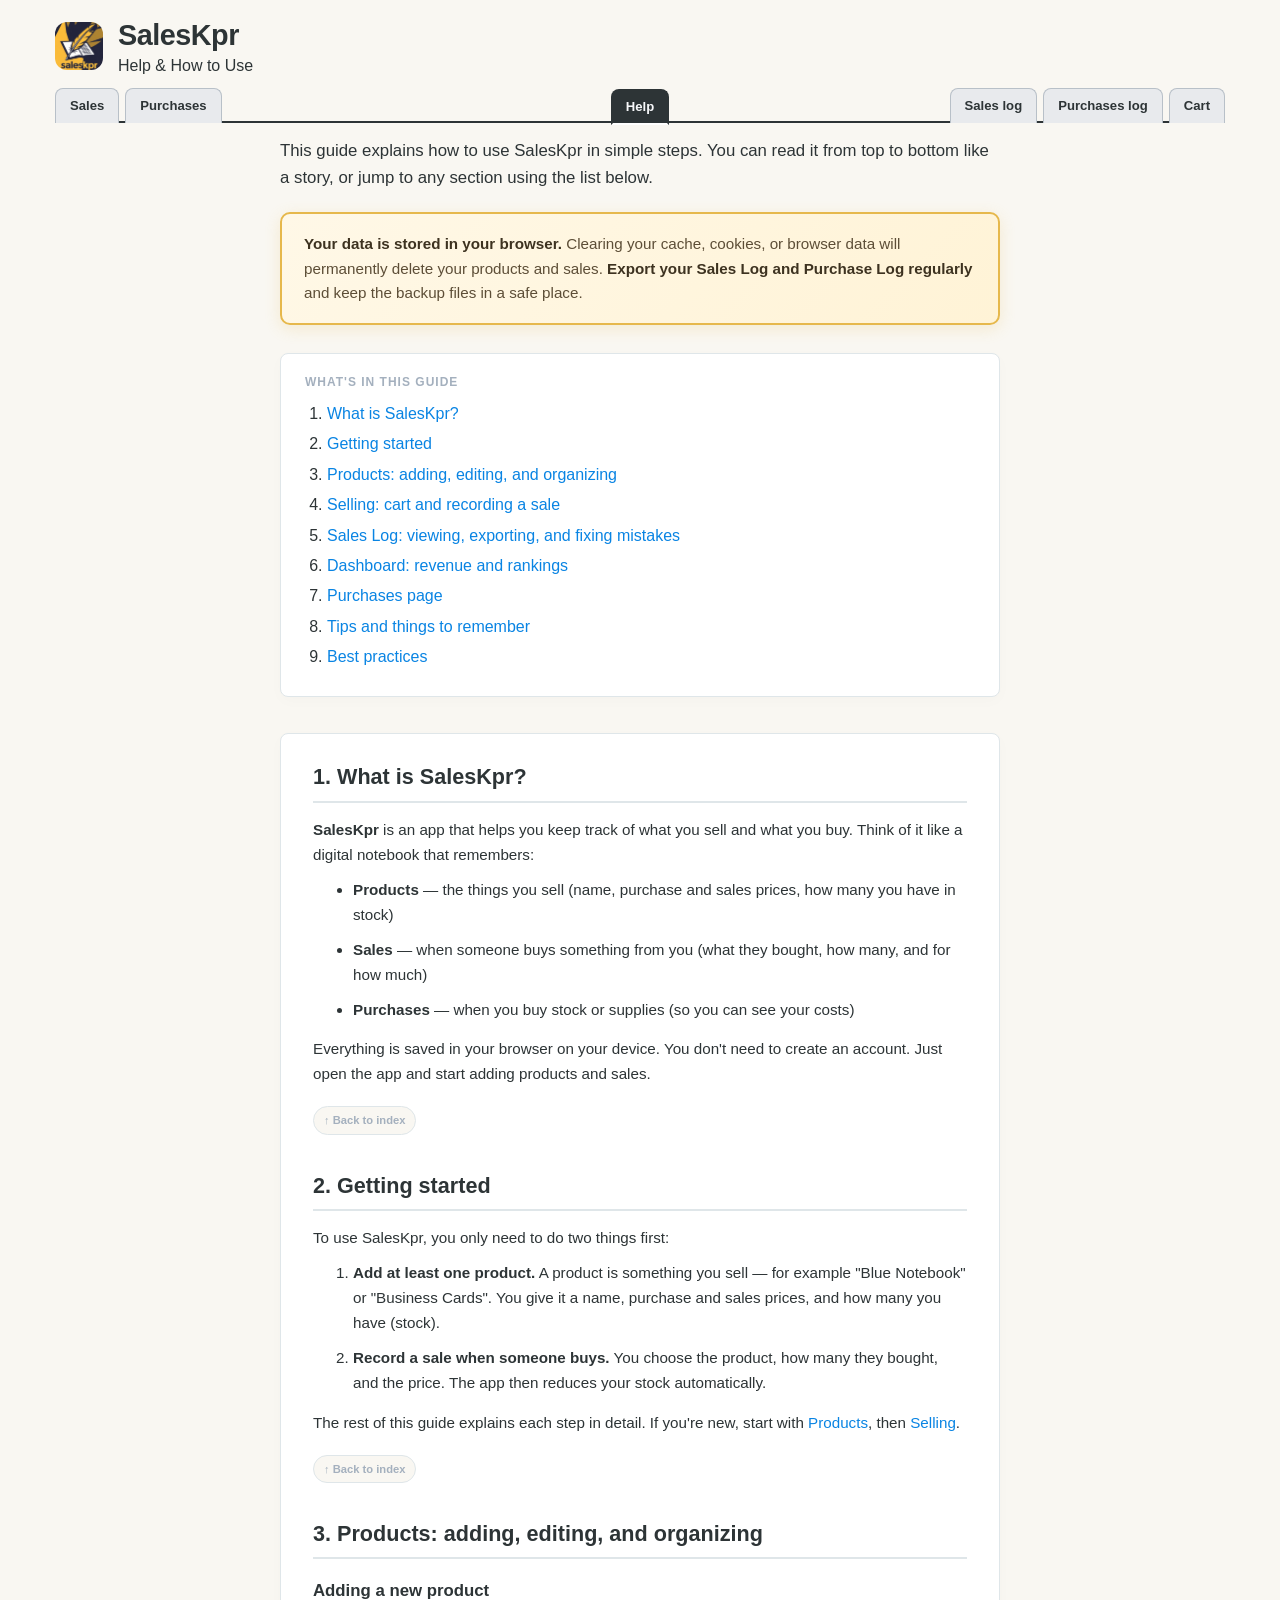
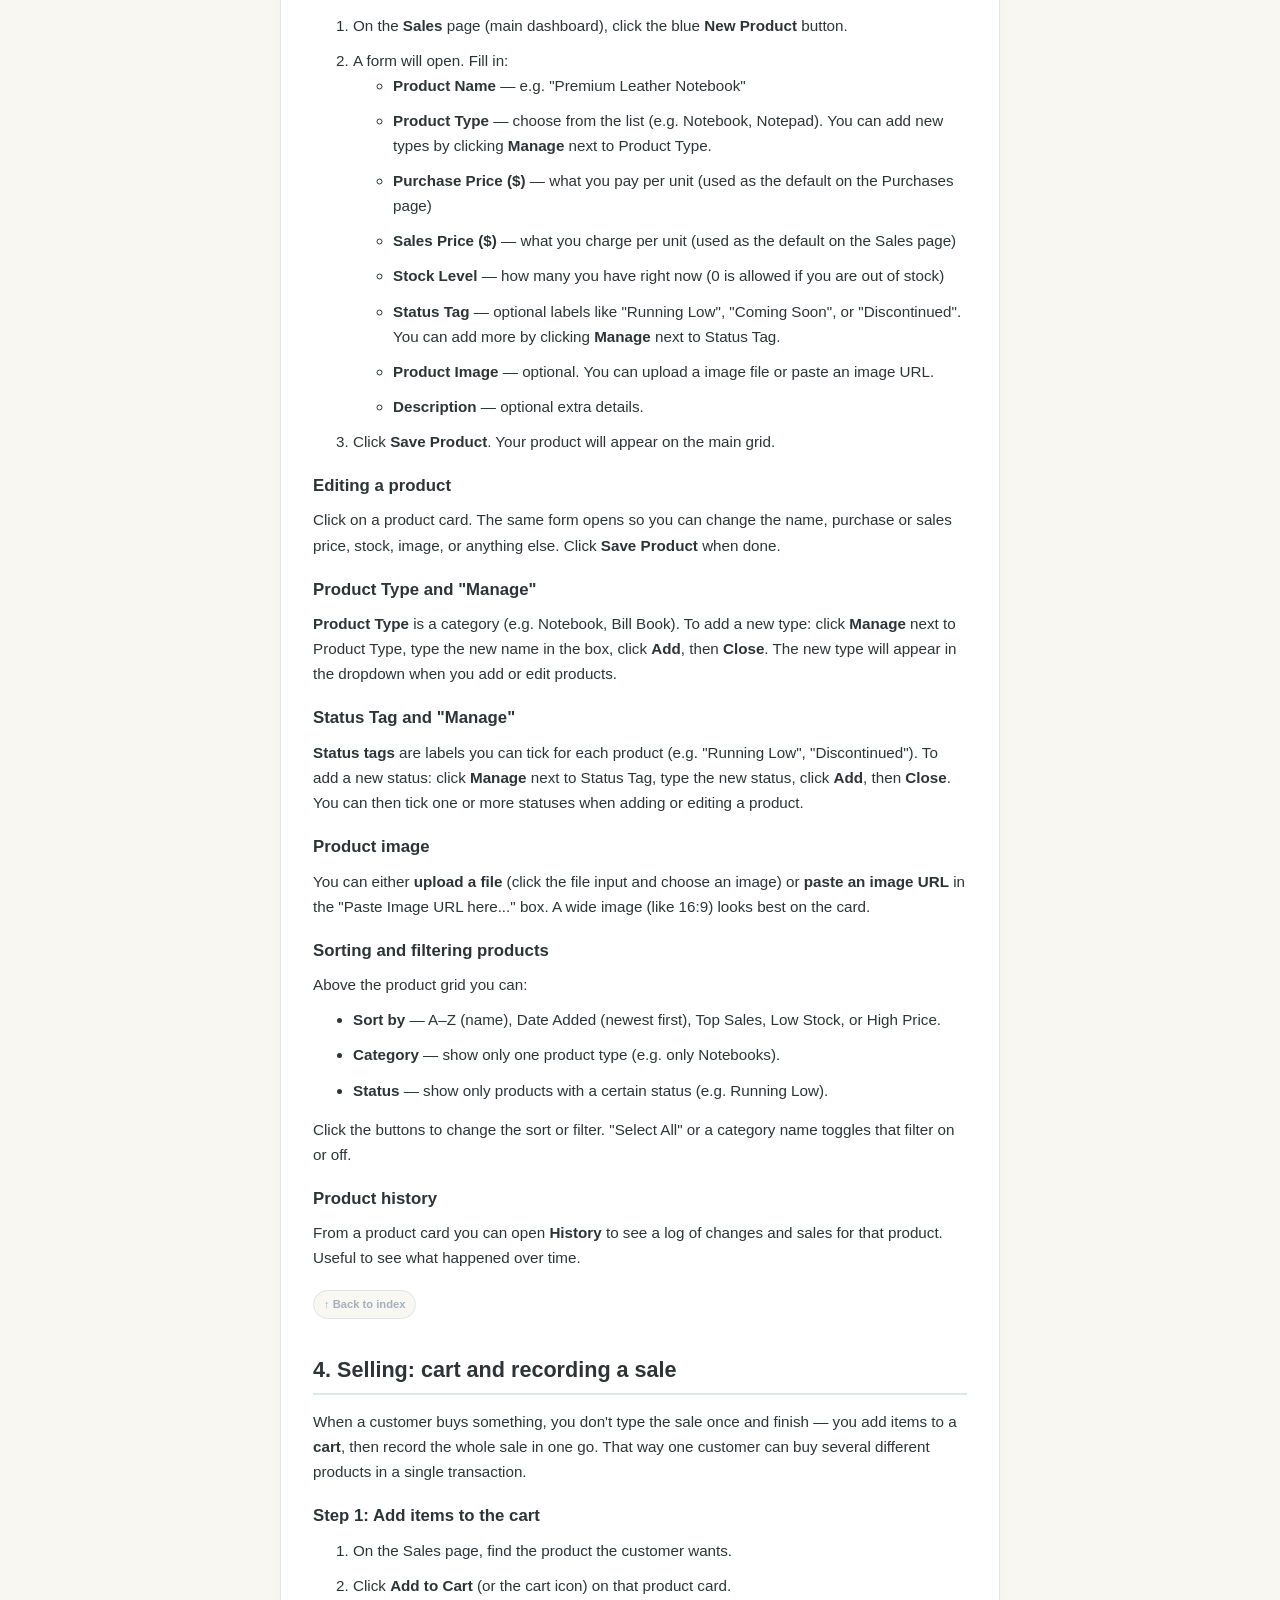
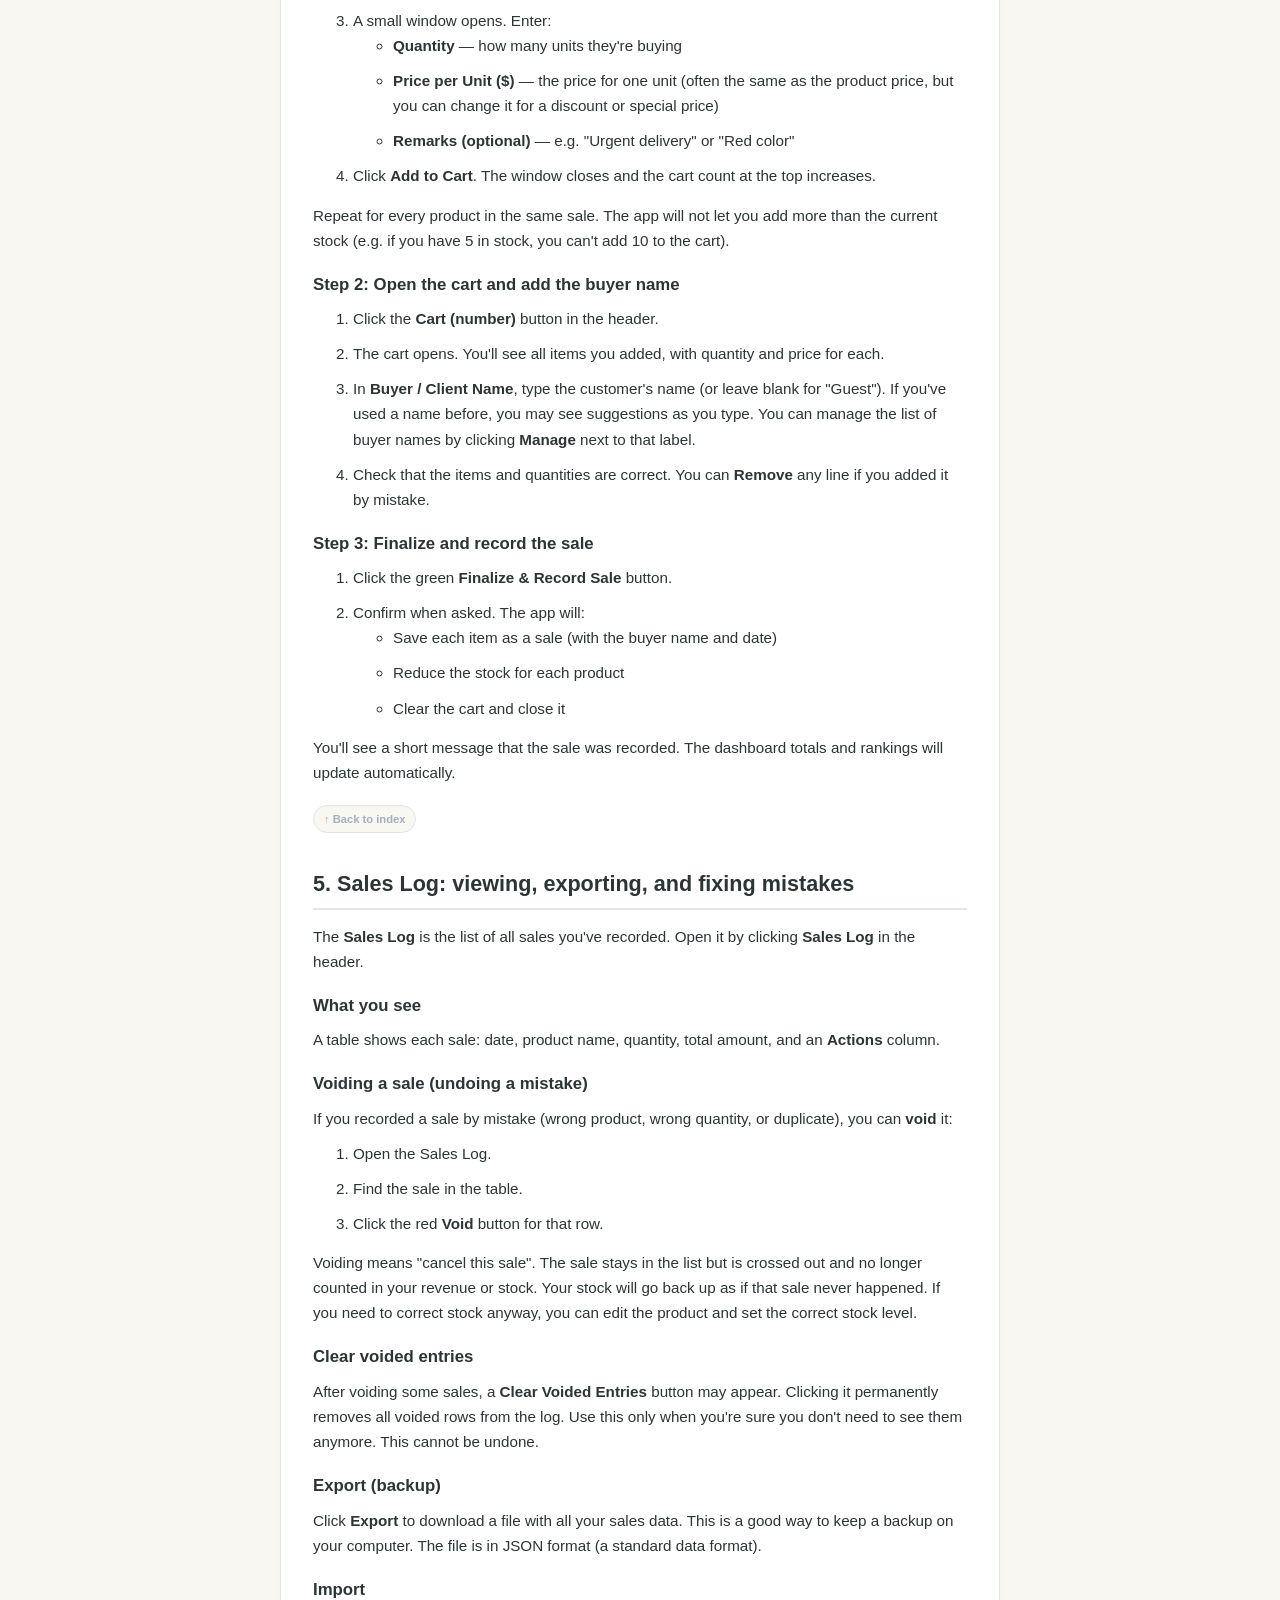
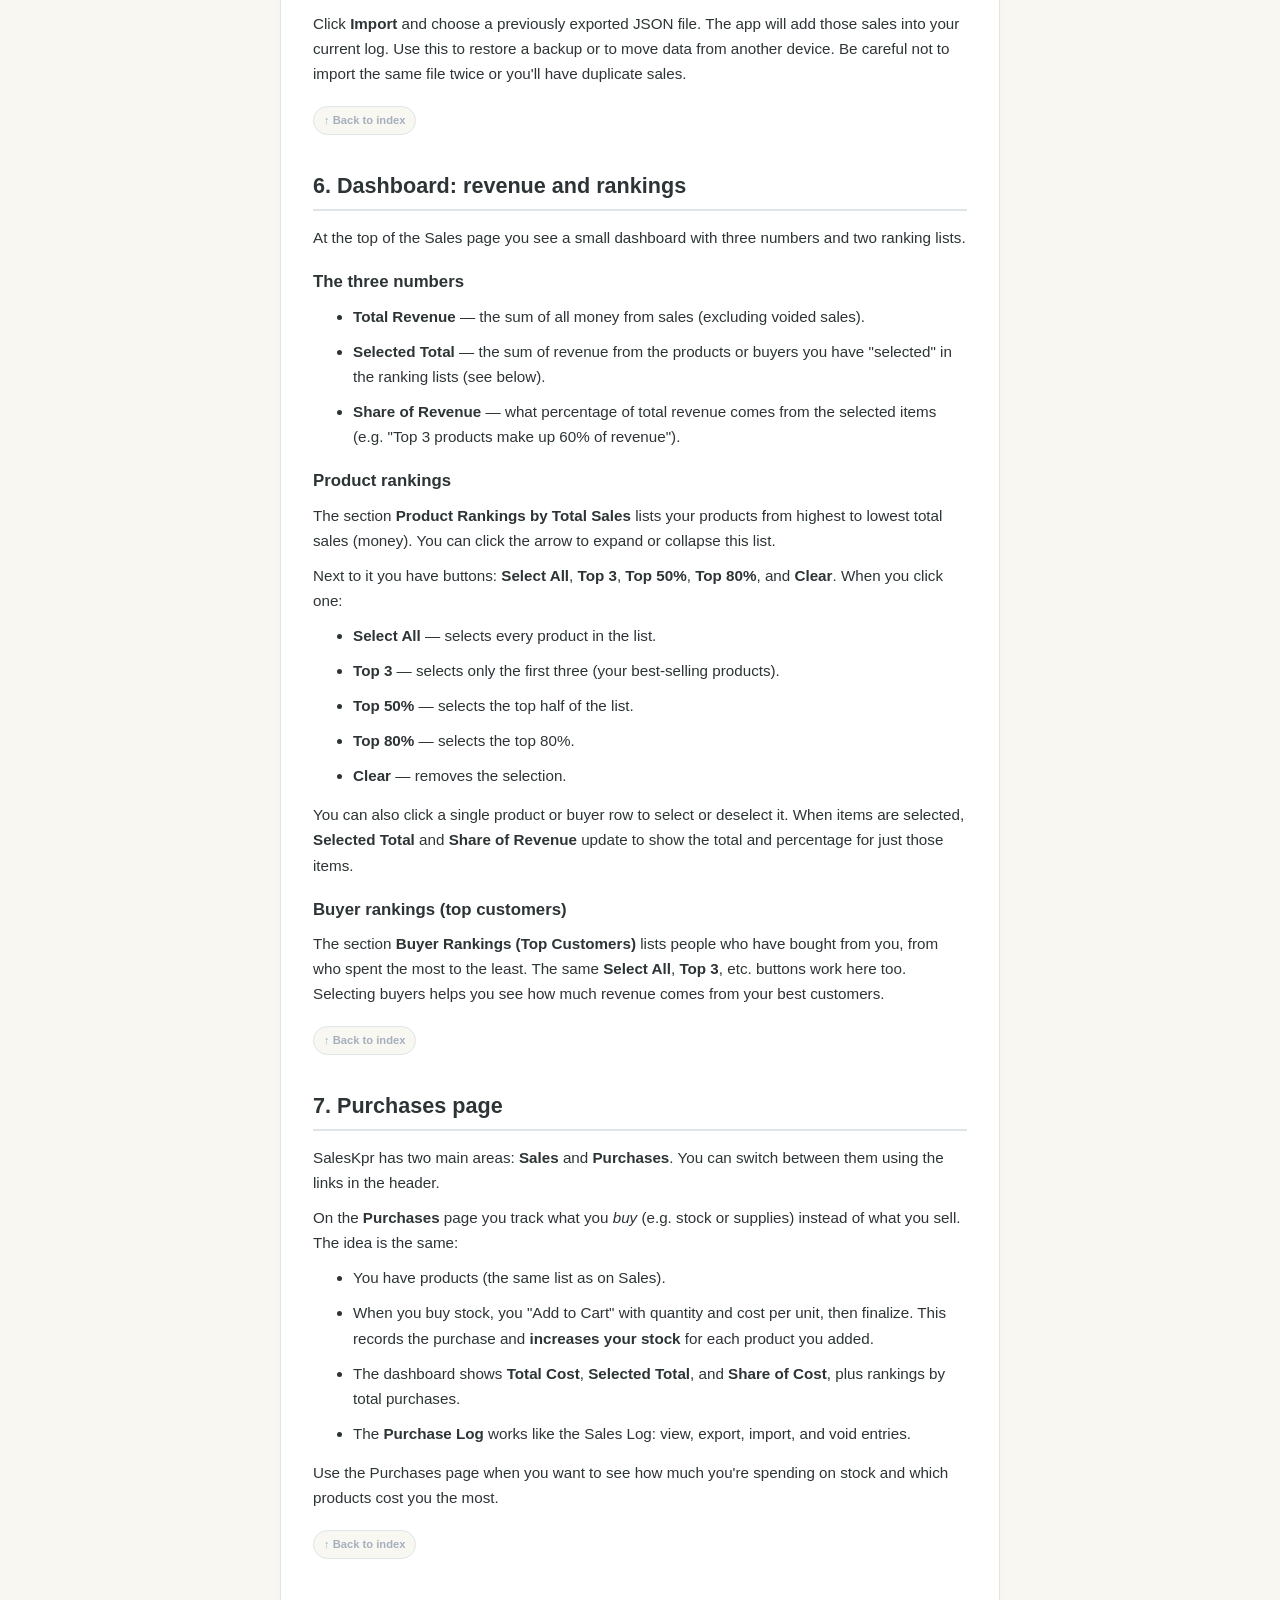
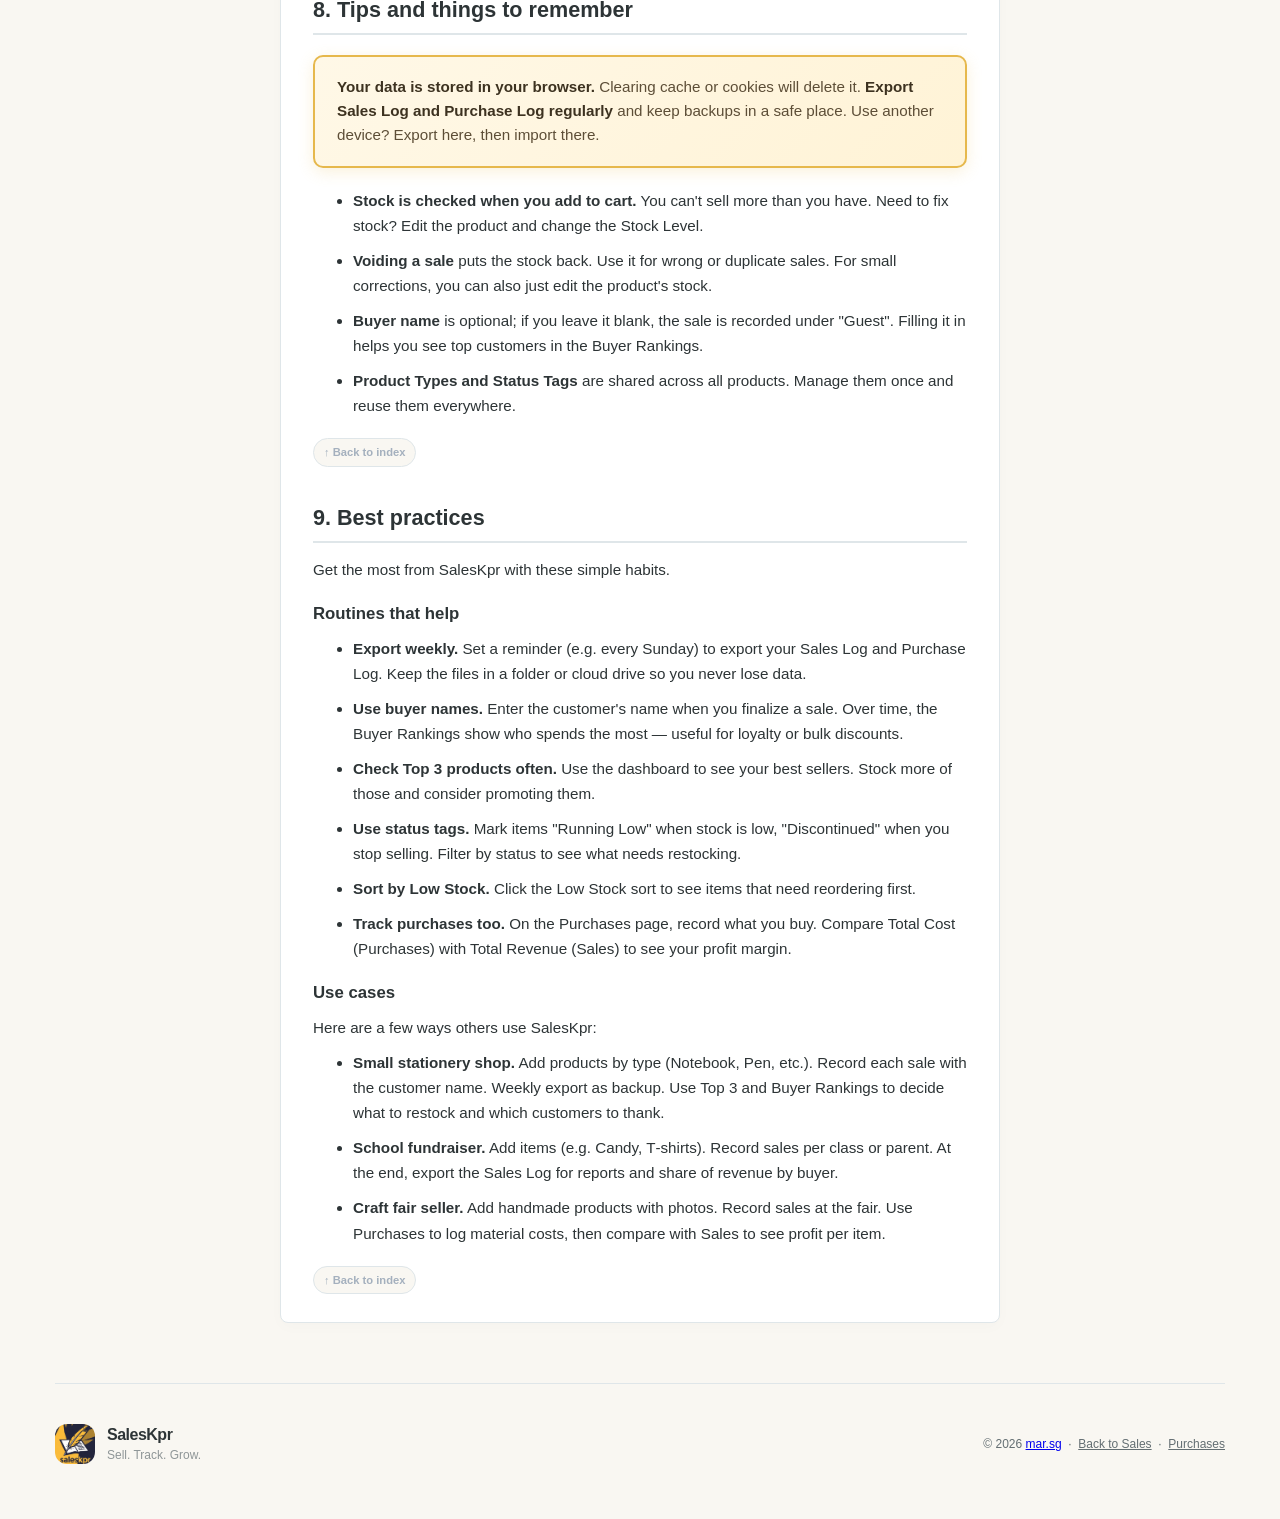
==== commit e81173f3: "Add favicons and web app metadata; redesign main navigation Wire favicon, manifest, and browserconfi" ====
--- a/help.html
+++ b/help.html
@@ -4,24 +4,46 @@
 <head>
     <meta charset="UTF-8">
     <meta name="viewport" content="width=device-width, initial-scale=1.0">
+    <meta name="theme-color" content="#1a233e">
+    <meta name="msapplication-TileColor" content="#1a233e">
+    <meta name="msapplication-config" content="browserconfig.xml">
+    <link rel="icon" href="favicon/favicon.ico" sizes="any">
+    <link rel="icon" type="image/png" sizes="16x16" href="favicon/favicon-16x16.png">
+    <link rel="icon" type="image/png" sizes="32x32" href="favicon/favicon-32x32.png">
+    <link rel="apple-touch-icon" href="favicon/apple-touch-icon.png" sizes="180x180">
+    <link rel="manifest" href="favicon/site.webmanifest">
     <title>SalesKpr | Help & How to Use</title>
     <link rel="stylesheet" href="style.css">
 </head>
 
-<body>
+<body data-app-page="help">
     <div class="app-container help-page">
         <header class="header">
-            <div style="display: flex; align-items: center; gap: 15px;">
-                <img src="logo/logo-saleskpr-4c-fancy.jpg" alt="SalesKpr Logo" class="brand-logo">
-                <div>
-                    <h1>SalesKpr</h1>
-                    <p>Help & How to Use</p>
+            <div class="header-brand-row">
+                <div style="display: flex; align-items: center; gap: 15px;">
+                    <img src="logo/logo-saleskpr-4c-fancy.jpg" alt="SalesKpr Logo" class="brand-logo">
+                    <div>
+                        <h1>SalesKpr</h1>
+                        <p>Help & How to Use</p>
+                    </div>
                 </div>
             </div>
-            <div class="header-actions">
-                <a href="index.html" class="btn" style="text-decoration: none; color: inherit;">Sales</a>
-                <a href="purchases.html" class="btn" style="text-decoration: none; color: inherit;">Purchases</a>
-            </div>
+            <nav class="main-nav" aria-label="Main sections">
+                <div class="main-nav-tabs">
+                    <div class="main-nav-tabs__left">
+                        <a href="index.html" class="nav-tab" data-nav-tab="sales">Sales</a>
+                        <a href="purchases.html" class="nav-tab" data-nav-tab="purchases">Purchases</a>
+                    </div>
+                    <div class="main-nav-tabs__center">
+                        <a href="help.html" class="nav-tab" data-nav-tab="help">Help</a>
+                    </div>
+                    <div class="main-nav-tabs__right">
+                        <a href="index.html#sales-log" class="nav-tab" data-nav-tab="sales-log">Sales log</a>
+                        <a href="purchases.html#purchases-log" class="nav-tab" data-nav-tab="purchases-log">Purchases log</a>
+                        <a href="index.html#cart" class="nav-tab" data-nav-tab="cart">Cart</a>
+                    </div>
+                </div>
+            </nav>
         </header>
 
         <main class="help-content">
@@ -56,7 +78,7 @@
                         <strong>SalesKpr</strong> is an app that helps you keep track of what you sell and what you buy. Think of it like a digital notebook that remembers:
                     </p>
                     <ul>
-                        <li><strong>Products</strong> — the things you sell (name, price, how many you have in stock)</li>
+                        <li><strong>Products</strong> — the things you sell (name, purchase and sales prices, how many you have in stock)</li>
                         <li><strong>Sales</strong> — when someone buys something from you (what they bought, how many, and for how much)</li>
                         <li><strong>Purchases</strong> — when you buy stock or supplies (so you can see your costs)</li>
                     </ul>
@@ -70,7 +92,7 @@
                     <h2>2. Getting started</h2>
                     <p>To use SalesKpr, you only need to do two things first:</p>
                     <ol>
-                        <li><strong>Add at least one product.</strong> A product is something you sell — for example "Blue Notebook" or "Business Cards". You give it a name, a price, and how many you have (stock).</li>
+                        <li><strong>Add at least one product.</strong> A product is something you sell — for example "Blue Notebook" or "Business Cards". You give it a name, purchase and sales prices, and how many you have (stock).</li>
                         <li><strong>Record a sale when someone buys.</strong> You choose the product, how many they bought, and the price. The app then reduces your stock automatically.</li>
                     </ol>
                     <p>
@@ -89,8 +111,9 @@
                             <ul>
                                 <li><strong>Product Name</strong> — e.g. "Premium Leather Notebook"</li>
                                 <li><strong>Product Type</strong> — choose from the list (e.g. Notebook, Notepad). You can add new types by clicking <strong>Manage</strong> next to Product Type.</li>
-                                <li><strong>Price ($)</strong> — the selling price per unit</li>
-                                <li><strong>Stock Level</strong> — how many you have right now (use 0 if out of stock)</li>
+                                <li><strong>Purchase Price ($)</strong> — what you pay per unit (used as the default on the Purchases page)</li>
+                                <li><strong>Sales Price ($)</strong> — what you charge per unit (used as the default on the Sales page)</li>
+                                <li><strong>Stock Level</strong> — how many you have right now (0 is allowed if you are out of stock)</li>
                                 <li><strong>Status Tag</strong> — optional labels like "Running Low", "Coming Soon", or "Discontinued". You can add more by clicking <strong>Manage</strong> next to Status Tag.</li>
                                 <li><strong>Product Image</strong> — optional. You can upload a image file or paste an image URL.</li>
                                 <li><strong>Description</strong> — optional extra details.</li>
@@ -100,7 +123,7 @@
                     </ol>
 
                     <h3>Editing a product</h3>
-                    <p>Click on a product card. The same form opens so you can change the name, price, stock, image, or anything else. Click <strong>Save Product</strong> when done.</p>
+                    <p>Click on a product card. The same form opens so you can change the name, purchase or sales price, stock, image, or anything else. Click <strong>Save Product</strong> when done.</p>
 
                     <h3>Product Type and "Manage"</h3>
                     <p>
@@ -282,19 +305,20 @@
 
         <footer class="app-footer">
             <div class="footer-content">
-                <div class="footer-brand">
+                <a href="https://mar.sg" class="footer-brand" target="_blank" rel="noopener noreferrer">
                     <img src="logo/logo-saleskpr-4c-fancy.jpg" alt="SalesKpr Logo" class="brand-logo brand-logo-footer">
                     <div class="footer-brand-text">
                         <span class="brand-text">SalesKpr</span>
                         <span class="brand-tagline">Sell. Track. Grow.</span>
                     </div>
-                </div>
+                </a>
                 <div class="footer-copyright">
-                    <a href="index.html" style="color: inherit;">Back to Sales</a> &nbsp;·&nbsp; <a href="purchases.html" style="color: inherit;">Purchases</a>
+                    © 2026 <a href="https://mar.sg" target="_blank" rel="noopener noreferrer">mar.sg</a> &nbsp;·&nbsp; <a href="index.html" style="color: inherit;">Back to Sales</a> &nbsp;·&nbsp; <a href="purchases.html" style="color: inherit;">Purchases</a>
                 </div>
             </div>
         </footer>
     </div>
+    <script src="shared.js"></script>
 </body>
 
 </html>
--- a/style.css
+++ b/style.css
@@ -6,6 +6,9 @@
     --success: #00B894;
     --danger: #D63031;
     --transition: all 0.2s ease;
+    --nav-tab-active-bg: #ffffff;
+    --nav-tab-idle-bg: #e8eaed;
+    --nav-tab-idle-hover: #dde1e6;
 }
 
 * {
@@ -31,14 +34,22 @@
     padding: 0 15px;
 }
 
-/* Header Styles */
+/* Header + folder-style main nav */
 .header {
+    display: flex;
+    flex-direction: column;
+    align-items: stretch;
+    gap: 0;
+    padding-bottom: 0;
+    border-bottom: none;
+    margin-bottom: 15px;
+}
+
+.header-brand-row {
     display: flex;
     justify-content: space-between;
     align-items: flex-end;
     padding-bottom: 10px;
-    border-bottom: 2px solid var(--text-ink);
-    margin-bottom: 15px;
 }
 
 .header h1 {
@@ -49,9 +60,97 @@
     margin-bottom: 0;
 }
 
-.header-actions {
-    display: flex;
-    gap: 8px;
+.main-nav {
+    border-bottom: 2px solid var(--text-ink);
+    padding: 0;
+    margin: 0;
+}
+
+.main-nav-tabs {
+    display: grid;
+    grid-template-columns: minmax(0, 1fr) auto minmax(0, 1fr);
+    align-items: flex-end;
+    column-gap: 12px;
+    margin-bottom: -2px;
+}
+
+.main-nav-tabs__left,
+.main-nav-tabs__center,
+.main-nav-tabs__right {
+    display: flex;
+    flex-wrap: wrap;
+    align-items: flex-end;
+    gap: 6px;
+}
+
+.main-nav-tabs__left {
+    justify-content: flex-start;
+}
+
+.main-nav-tabs__center {
+    justify-content: center;
+}
+
+.main-nav-tabs__right {
+    justify-content: flex-end;
+}
+
+.nav-tab {
+    appearance: none;
+    margin: 0;
+    font: inherit;
+    font-size: 0.82rem;
+    font-weight: 600;
+    color: var(--text-ink);
+    text-decoration: none;
+    cursor: pointer;
+    display: inline-flex;
+    align-items: center;
+    justify-content: center;
+    gap: 6px;
+    padding: 9px 14px 10px;
+    border: 1px solid #b8c0c8;
+    border-bottom: none;
+    border-radius: 8px 8px 0 0;
+    background: var(--nav-tab-idle-bg);
+    transition: background 0.15s ease, border-color 0.15s ease, color 0.15s ease;
+    position: relative;
+    z-index: 0;
+    line-height: 1.2;
+}
+
+.nav-tab:hover {
+    background: var(--nav-tab-idle-hover);
+    border-color: #9aa3ad;
+}
+
+.nav-tab:focus-visible {
+    outline: 2px solid var(--accent-blue);
+    outline-offset: 2px;
+    z-index: 2;
+}
+
+.nav-tab--active {
+    background: var(--text-ink);
+    color: #f7f8fa;
+    border-color: var(--text-ink);
+    border-width: 2px;
+    border-bottom: 2px solid var(--nav-tab-active-bg);
+    padding: 8px 13px 9px;
+    margin-bottom: -2px;
+    font-weight: 800;
+    z-index: 1;
+}
+
+.nav-tab--active:hover {
+    background: #3d4548;
+    border-color: #3d4548;
+    color: #ffffff;
+}
+
+.nav-tab svg {
+    flex-shrink: 0;
+    opacity: 0.85;
 }
 
 /* Sales Mini Dashboard */
@@ -442,15 +541,6 @@
     border-color: #ced6e0;
 }
 
-.btn-nav-action {
-    background: #E8EAED;
-    border-color: #D1D5DB;
-}
-.btn-nav-action:hover {
-    background: #DDE0E4;
-    border-color: #BCC2C9;
-}
-
 .btn:active {
     transform: translateY(1px);
 }
@@ -698,6 +788,15 @@
     display: flex;
     align-items: center;
     gap: 12px;
+}
+
+a.footer-brand {
+    text-decoration: none;
+    color: inherit;
+}
+
+a.footer-brand:hover .brand-text {
+    color: var(--accent-blue);
 }
 
 .brand-logo {
